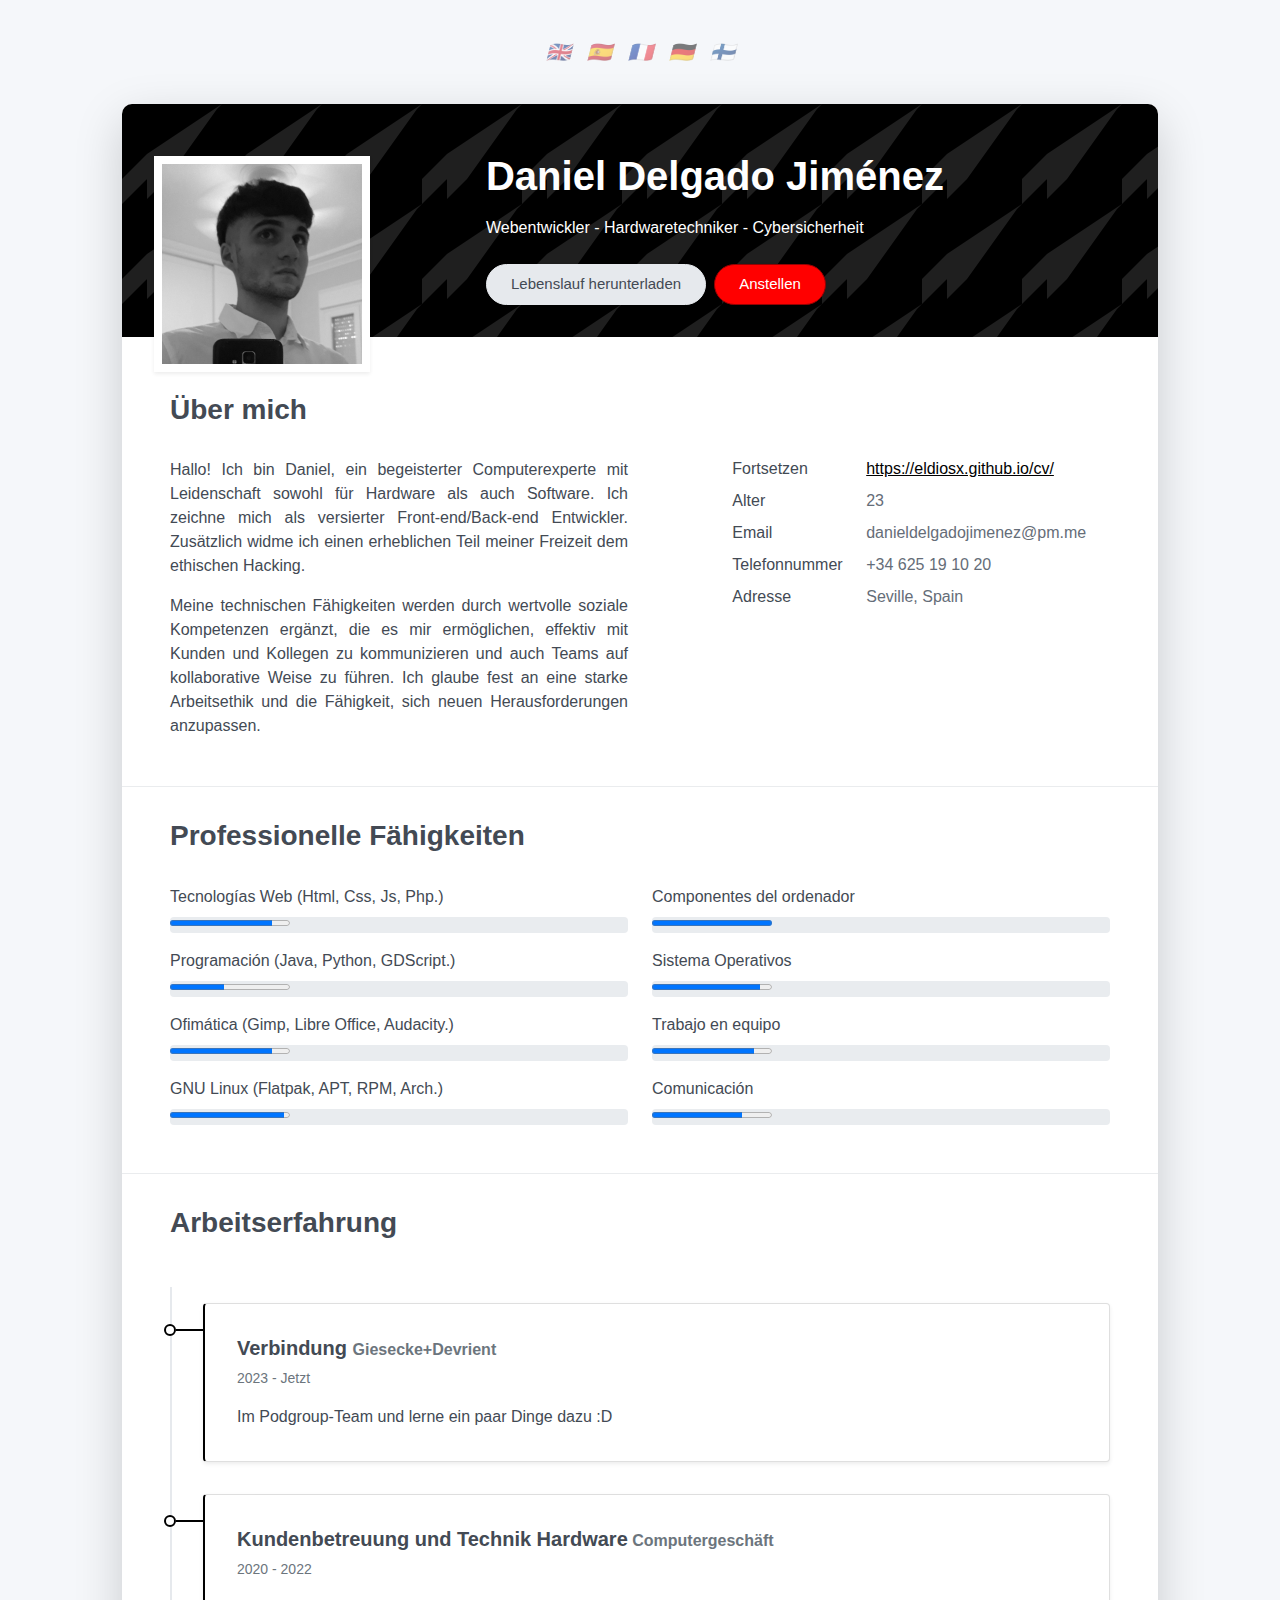
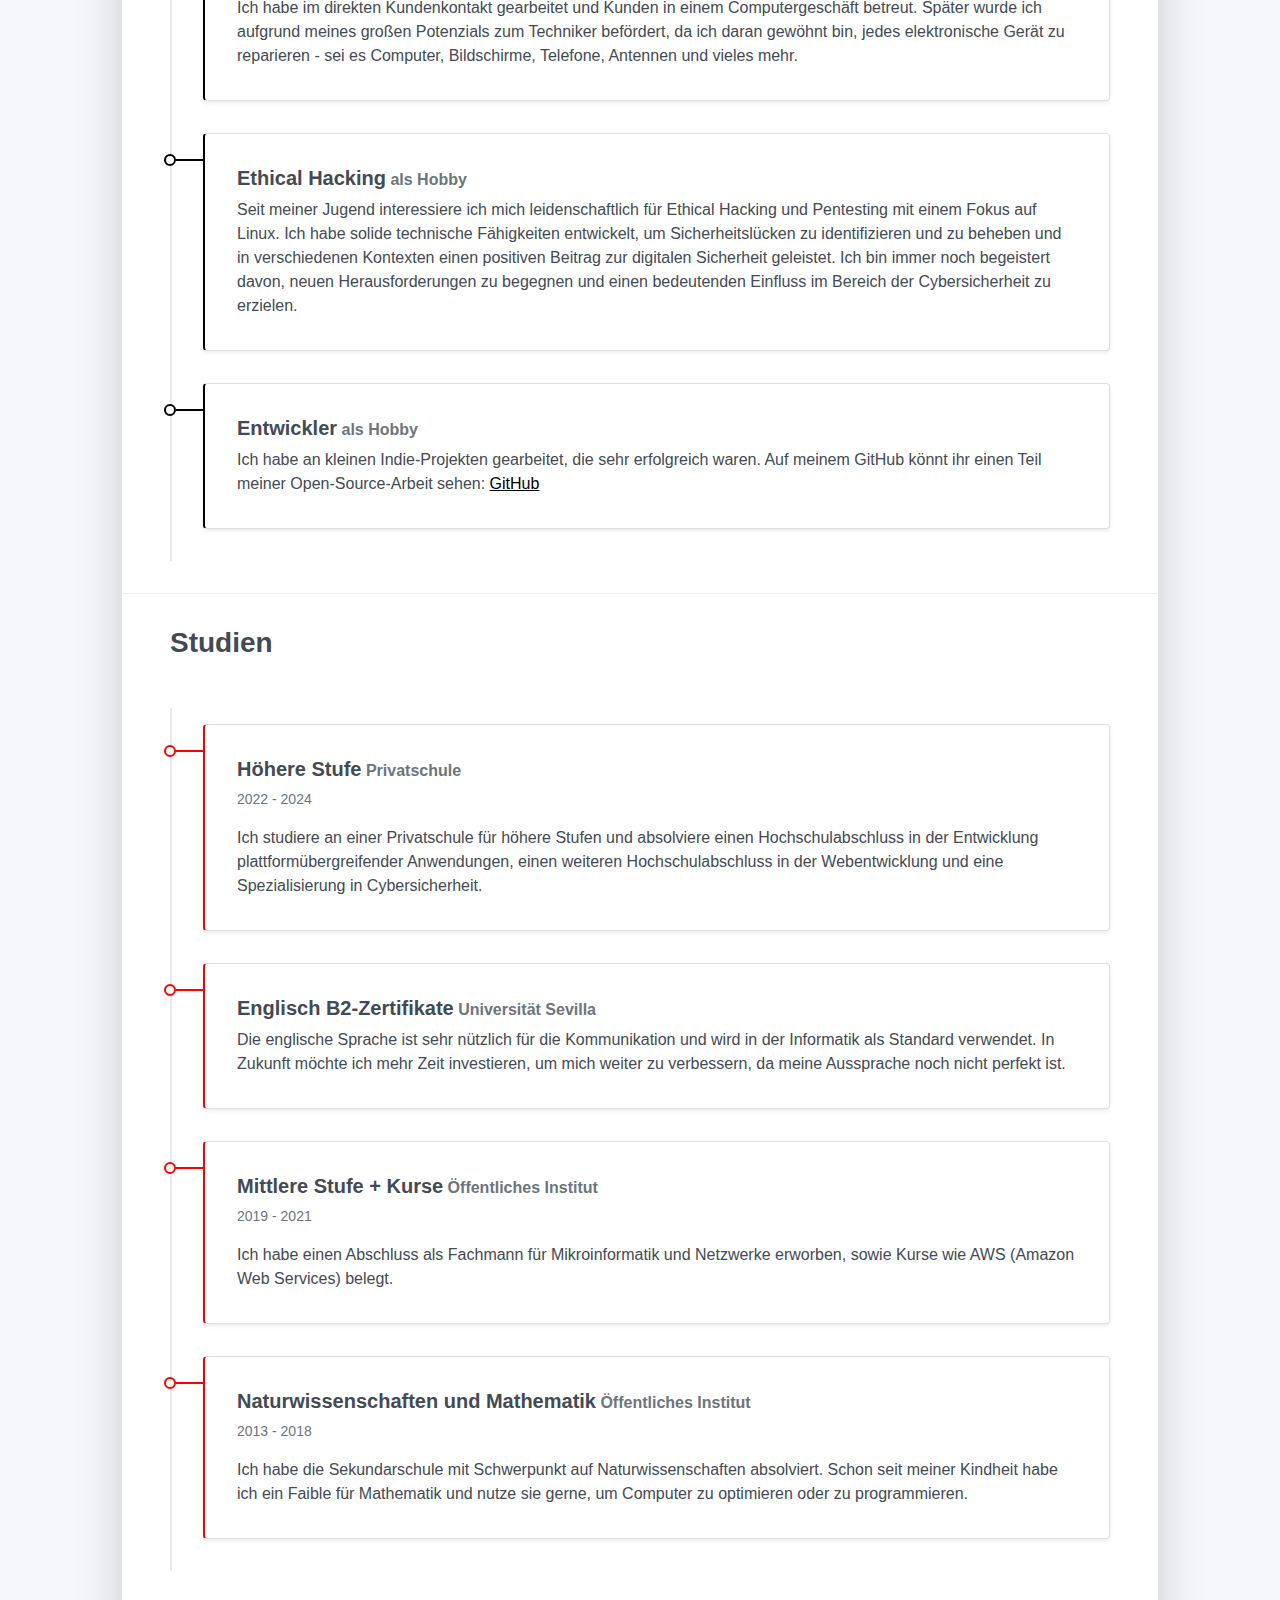
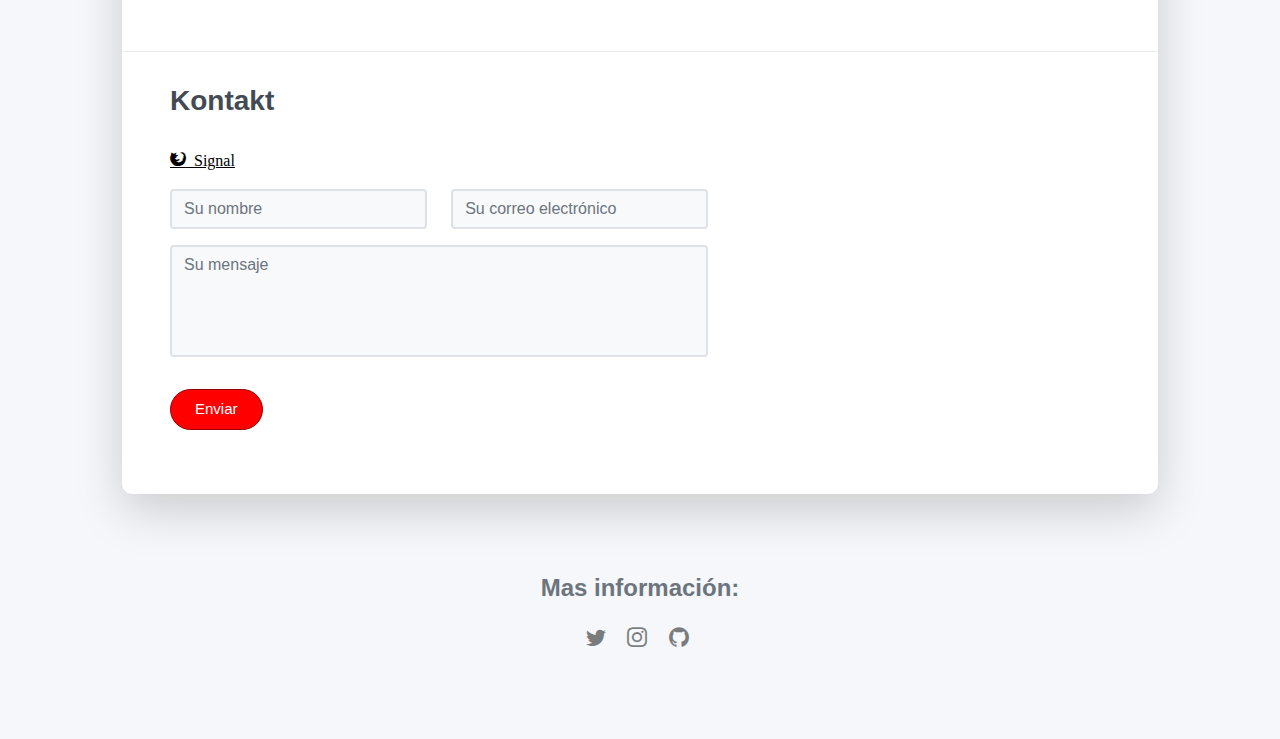
==== de.html @ ea481c2f "purge" ====
<!DOCTYPE html>
<html lang="en-US">

<head>
  <meta charset="UTF-8">
  <meta http-equiv="X-UA-Compatible" content="IE=edge">
  <meta name="viewport" content="width=device-width, initial-scale=1">
  <title>Curriculum Vitae</title>
  <link href="../css/main.css" rel="stylesheet">
  <link href="../css/fonts.css" rel="stylesheet">
</head>

<body id="top">
  <header class="d-print-none">
    <div class="container text-center text-lg-left">
      <div class="py-3 clearfix">
        <div class="site-nav">
          <nav>
            <ul class="nav justify-content-center">
              <li class="nav-item">
                <a class="nav-link" href="./">
                  <i>&#x1F1EC;&#x1F1E7;</i>
                </a>
              </li>
              <li class="nav-item">
                <a class="nav-link" href="./es">
                  <i>&#x1F1EA;&#x1F1F8;</i>
                </a>
              </li>
              <li class="nav-item">
                <a class="nav-link" href="./fr">
                  <i>&#x1F1EB;&#x1F1F7;</i>
                </a>
              </li>
              <li class="nav-item">
                <a class="nav-link" href="./de">
                  <i>&#x1F1E9;&#x1F1EA;</i>
                </a>
              </li>
              <li class="nav-item">
                <a class="nav-link" href="./fi">
                  <i>&#x1F1EB;&#x1F1EE;</i>
                </a>
              </li>
            </ul>
          </nav>
        </div>
      </div>
    </div>
  </header>
  <div class="page-content">
    <div class="container">
      <div class="cover shadow-lg bg-white">
        <div class="cover-bg p-3 p-lg-4 text-white">
          <div class="row">
            <div class="col-lg-4 col-md-5">
              <div class="avatar hover-effect bg-white shadow-sm p-1"><img src="../img/avatar2023.jpg" width="200"
                  height="200" alt="profile"></div>
            </div>
            <div class="col-lg-8 col-md-7 text-center text-md-start">
              <h2 class="h1 mt-2">Daniel Delgado Jiménez</h2>
              <p>Webentwickler - Hardwaretechniker -
                Cybersicherheit</p>
              <div class="d-print-none"><a class="btn btn-light text-dark shadow-sm mt-1 me-1"
                  href="../pdf/resume_en.pdf" target="_blank">Lebenslauf herunterladen</a><a
                  class="btn btn-success shadow-sm mt-1" href="#contact">Anstellen</a></div>
            </div>
          </div>
        </div>
        <div class="about-section pt-4 px-3 px-lg-4 mt-1">
          <div class="row">
            <div class="col-md-6">
              <h2 class="h3 mb-3">Über mich</h2>
              <p>Hallo! Ich bin Daniel, ein begeisterter Computerexperte mit Leidenschaft sowohl für Hardware als auch
                Software. Ich zeichne mich als versierter Front-end/Back-end Entwickler.
                Zusätzlich widme ich einen erheblichen Teil meiner Freizeit dem ethischen Hacking.</p>

              <p>Meine technischen Fähigkeiten werden durch wertvolle soziale Kompetenzen ergänzt, die es mir
                ermöglichen, effektiv mit Kunden und Kollegen zu kommunizieren und auch Teams auf kollaborative Weise zu
                führen. Ich glaube fest an eine starke Arbeitsethik und die Fähigkeit, sich neuen Herausforderungen
                anzupassen.</p>
            </div>
            <div class="col-md-5 offset-md-1">
              <br><br>
              <div class="row mt-2">
                <div class="col-sm-4">
                  <div class="pb-1">Fortsetzen</div>
                </div>
                <div class="col-sm-8">
                  <div class="pb-1 text-secondary"><a
                      href="https://eldiosx.github.io/cv/">https://eldiosx.github.io/cv/</a></div>
                </div>
                <div class="col-sm-4">
                  <div class="pb-1">Alter</div>
                </div>
                <div class="col-sm-8">
                  <div id="age" class="pb-1 text-secondary"></div>
                </div>
                <div class="col-sm-4">
                  <div class="pb-1">Email</div>
                </div>
                <div class="col-sm-8">
                  <div class="pb-1 text-secondary">danieldelgadojimenez@pm.me</div>
                </div>
                <div class="col-sm-4">
                  <div class="pb-1">Telefonnummer</div>
                </div>
                <div class="col-sm-8">
                  <div class="pb-1 text-secondary">+34 625 19 10 20</div>
                </div>
                <div class="col-sm-4">
                  <div class="pb-1">Adresse</div>
                </div>
                <div class="col-sm-8">
                  <div class="pb-1 text-secondary">Seville, Spain</div>
                </div>
              </div>
            </div>
          </div>
        </div>
        <hr class="d-print-none">
        <div class="skills-section px-3 px-lg-4">
          <h2 class="h3 mb-3">Professionelle Fähigkeiten</h2>
          <div class="row">
            <div class="col-md-6">
              <div class="mb-2"><span>Tecnologías Web (Html, Css, Js, Php.)</span>
                <div class="progress my-1">
                  <progress class="progress-bar-primary" value="85" max="100"></progress>
                </div>
              </div>
              <div class="mb-2"><span>Programación (Java, Python, GDScript.)</span>
                <div class="progress my-1">
                  <progress class="progress-bar-primary" value="45" max="100"></progress>
                </div>
              </div>
              <div class="mb-2"><span>Ofimática (Gimp, Libre Office, Audacity.)</span>
                <div class="progress my-1">
                  <progress class="progress-bar-primary" value="85" max="100"></progress>
                </div>
              </div>
              <div class="mb-2"><span>GNU Linux (Flatpak, APT, RPM, Arch.)</span>
                <div class="progress my-1">
                  <progress class="progress-bar-primary" value="95" max="100"></progress>
                </div>
              </div>
            </div>
            <div class="col-md-6">
              <div class="mb-2"><span>Componentes del ordenador</span>
                <div class="progress my-1">
                  <progress class="progress-bar-general" value="100" max="100"></progress>
                </div>
              </div>
              <div class="mb-2"><span>Sistema Operativos</span>
                <div class="progress my-1">
                  <progress class="progress-bar-general" value="90" max="100"></progress>
                </div>
              </div>
              <div class="mb-2"><span>Trabajo en equipo</span>
                <div class="progress my-1">
                  <progress class="progress-bar-general" value="85" max="100"></progress>
                </div>
              </div>
              <div class="mb-2"><span>Comunicación</span>
                <div class="progress my-1">
                  <progress class="progress-bar-general" value="75" max="100"></progress>
                </div>
              </div>
            </div>
          </div>
        </div>
        <hr class="d-print-none">
        <div class="work-experience-section px-3 px-lg-4">
          <h2 class="h3 mb-4">Arbeitserfahrung</h2>
          <div class="timeline">
            <div class="timeline-card timeline-card-primary card shadow-sm">
              <div class="card-body">
                <div class="h5 mb-1">Verbindung <span class="text-muted h6">Giesecke+Devrient</span>
                </div>
                <div class="text-muted text-small mb-2">2023 - Jetzt</div>
                <div>Im Podgroup-Team und lerne ein paar Dinge dazu :D</div>
              </div>
            </div>
            <div class="timeline-card timeline-card-primary card shadow-sm">
              <div class="card-body">
                <div class="h5 mb-1">Kundenbetreuung und Technik Hardware<span class="text-muted h6">
                    Computergeschäft</span>
                </div>
                <div class="text-muted text-small mb-2">2020 - 2022</div>
                <div>Ich habe im direkten Kundenkontakt gearbeitet und Kunden in einem Computergeschäft betreut. Später
                  wurde ich aufgrund meines großen Potenzials zum Techniker befördert, da ich daran gewöhnt bin, jedes
                  elektronische Gerät zu reparieren - sei es Computer, Bildschirme, Telefone, Antennen und vieles mehr.
                </div>
              </div>
            </div>
            <div class="timeline-card timeline-card-primary card shadow-sm">
              <div class="card-body">
                <div class="h5 mb-1">Ethical Hacking<span class="text-muted h6"> als Hobby</span></div>
                <div>Seit meiner Jugend interessiere ich mich leidenschaftlich für Ethical Hacking und Pentesting mit
                  einem Fokus auf Linux. Ich habe solide technische Fähigkeiten entwickelt, um Sicherheitslücken zu
                  identifizieren und zu beheben und in verschiedenen Kontexten einen positiven Beitrag zur digitalen
                  Sicherheit geleistet. Ich bin immer noch begeistert davon, neuen Herausforderungen zu begegnen und
                  einen bedeutenden Einfluss im Bereich der Cybersicherheit zu erzielen.</div>
              </div>
            </div>
            <div class="timeline-card timeline-card-primary card shadow-sm">
              <div class="card-body">
                <div class="h5 mb-1">Entwickler<span class="text-muted h6"> als Hobby</span>
                </div>
                <div>Ich habe an kleinen Indie-Projekten gearbeitet, die sehr erfolgreich waren. Auf meinem GitHub könnt
                  ihr einen Teil meiner Open-Source-Arbeit sehen: <a href="https://github.com/eldiosx">GitHub</a></div>
              </div>
            </div>
          </div>
        </div>
        <hr class="d-print-none">
        <div class="page-break"></div>
        <div class="education-section px-3 px-lg-4 pb-4">
          <h2 class="h3 mb-4">Studien</h2>
          <div class="timeline">
            <div class="timeline-card timeline-card-success card shadow-sm">
              <div class="card-body">
                <div class="h5 mb-1">Höhere Stufe<span class="text-muted h6"> Privatschule</span></div>
                <div class="text-muted text-small mb-2">2022 - 2024</div>
                <div>Ich studiere an einer Privatschule für höhere Stufen und absolviere einen Hochschulabschluss in der
                  Entwicklung plattformübergreifender Anwendungen, einen weiteren Hochschulabschluss in der
                  Webentwicklung und eine Spezialisierung in Cybersicherheit.
                </div>
              </div>
            </div>
            <div class="timeline-card timeline-card-success card shadow-sm">
              <div class="card-body">
                <div class="h5 mb-1">Englisch B2-Zertifikate<span class="text-muted h6"> Universität Sevilla</span>
                </div>
                <div>Die englische Sprache ist sehr nützlich für die Kommunikation und wird in der Informatik als
                  Standard verwendet. In Zukunft möchte ich mehr Zeit investieren, um mich weiter zu verbessern, da
                  meine Aussprache noch nicht perfekt ist.
                </div>
              </div>
            </div>
            <div class="timeline-card timeline-card-success card shadow-sm">
              <div class="card-body">
                <div class="h5 mb-1">Mittlere Stufe + Kurse<span class="text-muted h6"> Öffentliches Institut</span>
                </div>
                <div class="text-muted text-small mb-2">2019 - 2021</div>
                <div>Ich habe einen Abschluss als Fachmann für Mikroinformatik und Netzwerke erworben, sowie Kurse wie
                  AWS (Amazon Web Services) belegt.
                </div>
              </div>
            </div>
            <div class="timeline-card timeline-card-success card shadow-sm">
              <div class="card-body">
                <div class="h5 mb-1">Naturwissenschaften und Mathematik<span class="text-muted h6"> Öffentliches
                    Institut</span>
                </div>
                <div class="text-muted text-small mb-2">2013 - 2018</div>
                <div>Ich habe die Sekundarschule mit Schwerpunkt auf Naturwissenschaften absolviert. Schon seit meiner
                  Kindheit habe ich ein Faible für Mathematik und nutze sie gerne, um Computer zu optimieren oder zu
                  programmieren.
                </div>
              </div>
            </div>
          </div>
        </div>
        <hr class="d-print-none">
        <div class="contant-section px-3 px-lg-4 pb-4" id="contact">
          <h2 class="h3 text mb-3">Kontakt</h2>
          <div class="row">
            <a href="https://signal.me/#p/+34625191020">
              <span class="icon-firefox"> Signal</span>
            </a>
            <div class="col-md-7 d-print-none">
              <div class="my-2">
                <form action="mailto:danieldelgadojimenez@protonmail.com" method="POST" enctype="text/plain">
                  <div class="row">
                    <div class="col-6">
                      <input class="form-control" type="text" id="name" name="name" placeholder="Su nombre" required>
                    </div>
                    <div class="col-6">
                      <input class="form-control" type="email" id="email" name="_replyto"
                        placeholder="Su correo electrónico" required>
                    </div>
                  </div>
                  <div class="form-group my-2">
                    <textarea class="form-control" id="message" name="message" rows="4" placeholder="Su mensaje"
                      required></textarea>
                  </div>
                  <button class="btn btn-primary mt-2" type="submit">Enviar</button>
                </form>
              </div>
            </div>
            <div class="col d-none d-print-block">
              <div class="mt-2">
                <div>
                  <div class="mb-2">
                    <div class="text-dark"><i class="fab fa-email mr-1"></i><span>no</span>
                    </div>
                  </div>
                  <div class="mb-2">
                    <div class="text-dark"><i
                        class="fab fa-twitter mr-1"></i><span>https://twitter.com/eldiosx41020</span>
                    </div>
                  </div>
                  <div class="mb-2">
                    <div class="text-dark"><i
                        class="fab fa-instagram mr-1"></i><span>https://www.instagram.com/eldiosx</span>
                    </div>
                  </div>
                  <div class="mb-2">
                    <div class="text-dark"><i class="fab fa-github mr-1"></i><span>https://github.com/eldiosx</span>
                    </div>
                  </div>
                </div>
              </div>
            </div>
          </div>
        </div>
      </div>
    </div>
  </div>
  <footer class="pt-4 pb-4 text-muted text-center d-print-none">
    <div class="container">
      <div class="my-3">
        <div class="h4">Mas información:</div>
        <div class="footer-nav">
          <nav>
            <ul class="nav justify-content-center">
              <li class="nav-item"><a class="nav-link" href="https://twitter.com/eldiosxLinux" title="Twitter"><i
                    class="icon-twitter"></i><span class="menu-title sr-only">&nbsp;</span></a>
              </li>
              <li class="nav-item"><a class="nav-link" href="https://www.instagram.com/eldiosx" title="Instagram"><i
                    class="icon-instagram"></i><span class="menu-title sr-only">&nbsp;</span></a>
              </li>
              <li class="nav-item"><a class="nav-link" href="https://github.com/eldiosx" title="Github"><i
                    class="icon-github"></i><span class="menu-title sr-only">&nbsp;</span></a>
              </li>
            </ul>
          </nav>
        </div>
      </div>
    </div>
  </footer>
  <script src="../js/main.js"></script>
</body>

</html>
---- css/main.css ----
:root {
  --bs-font-sans-serif: "Roboto", -apple-system, BlinkMacSystemFont, "Segoe UI", Roboto, "Helvetica Neue", Arial, sans-serif, "Apple Color Emoji", "Segoe UI Emoji", "Segoe UI Symbol";
  --bs-font-monospace: SFMono-Regular, Menlo, Monaco, Consolas, "Liberation Mono", "Courier New", monospace;
  --bs-gradient: linear-gradient(180deg, rgba(255, 255, 255, 0.15), rgba(255, 255, 255, 0));
}

@media (prefers-reduced-motion: no-preference) {
  :root {
    scroll-behavior: smooth;
  }
}

body {
  margin: 0;
  font-family: var(--bs-font-sans-serif);
  font-size: 1rem;
  font-weight: 400;
  line-height: 1.5;
  color: #434A54;
  background-color: #F5F7FA;
  -webkit-text-size-adjust: 100%;
  -webkit-tap-highlight-color: rgba(0, 0, 0, 0);
}

[tabindex="-1"]:focus:not(:focus-visible) {
  outline: 0 !important;
}

.about-section {
  text-align: justify;
}

hr {
  margin: 2rem 0;
  color: #adb5bd;
  background-color: currentColor;
  border: 0;
  opacity: 0.25;
}

hr:not([size]) {
  height: 1px;
}

h1,
.h1,
h2,
.h2,
h3,
.h3,
.h4,
.h5,
.h6 {
  margin-top: 0;
  margin-bottom: 1rem;
  font-family: "Poppins", -apple-system, BlinkMacSystemFont, "Segoe UI", Roboto, "Helvetica Neue", Arial, sans-serif, "Apple Color Emoji", "Segoe UI Emoji", "Segoe UI Symbol";
  font-weight: 600;
  line-height: 1.2;
}

h1,
.h1 {
  font-size: calc(1.375rem + 1.5vw);
}

@media (min-width: 1200px) {

  h1,
  .h1 {
    font-size: 2.5rem;
  }
}

h2,
.h2 {
  font-size: calc(1.325rem + 0.9vw);
}

@media (min-width: 1200px) {

  h2,
  .h2 {
    font-size: 2rem;
  }
}

h3,
.h3 {
  font-size: calc(1.3rem + 0.6vw);
}

@media (min-width: 1200px) {

  h3,
  .h3 {
    font-size: 1.75rem;
  }
}

.h4 {
  font-size: calc(1.275rem + 0.3vw);
}

@media (min-width: 1200px) {

  .h4 {
    font-size: 1.5rem;
  }
}

.h5 {
  font-size: 1.25rem;
}

.h6 {
  font-size: 1rem;
}

p {
  margin-top: 0;
  margin-bottom: 1rem;
}

ol,
ul {
  padding-left: 2rem;
}

ol,
ul,
dl {
  margin-top: 0;
  margin-bottom: 1rem;
}

ol ol,
ul ul,
ol ul,
ul ol {
  margin-bottom: 0;
}

dt {
  font-weight: 700;
}

dd {
  margin-bottom: .5rem;
  margin-left: 0;
}

blockquote {
  margin: 0 0 1rem;
}

b,
strong {
  font-weight: bolder;
}

sub,
sup {
  position: relative;
  font-size: 0.75em;
  line-height: 0;
  vertical-align: baseline;
}

sub {
  bottom: -.25em;
}

sup {
  top: -.5em;
}

a {
  color: #000000;
  text-decoration: underline;
}

a:hover {
  color: #3b6eb0;
}

a:not([href]):not([class]),
a:not([href]):not([class]):hover {
  color: inherit;
  text-decoration: none;
}

a>code {
  color: inherit;
}

kbd {
  padding: 0.2rem 0.4rem;
  font-size: 0.875em;
  color: #fff;
  background-color: #212529;
  border-radius: 0.2rem;
}

img,
svg {
  vertical-align: middle;
}

th {
  text-align: inherit;
  text-align: -webkit-match-parent;
}

thead,
tbody,
tfoot,
tr,
td,
th {
  border-color: inherit;
  border-style: solid;
  border-width: 0;
}

label {
  display: inline-block;
}

button {
  border-radius: 0;
}

button:focus {
  outline: dotted 1px;
  outline: -webkit-focus-ring-color auto 5px;
}

input,
button,
select,
optgroup,
textarea {
  margin: 0;
  font-family: inherit;
  font-size: inherit;
  line-height: inherit;
}

button,
select {
  text-transform: none;
}

[role="button"] {
  cursor: pointer;
}

select {
  word-wrap: normal;
}

[list]::-webkit-calendar-picker-indicator {
  display: none;
}

button,
[type="button"],
[type="reset"],
[type="submit"] {
  -webkit-appearance: button;
}

button:not(:disabled),
[type="button"]:not(:disabled),
[type="reset"]:not(:disabled),
[type="submit"]:not(:disabled) {
  cursor: pointer;
}

::-moz-focus-inner {
  padding: 0;
  border-style: none;
}

textarea {
  resize: vertical;
}

fieldset {
  min-width: 0;
  padding: 0;
  margin: 0;
  border: 0;
}

legend {
  float: left;
  width: 100%;
  padding: 0;
  margin-bottom: 0.5rem;
  font-size: calc(1.275rem + 0.3vw);
  line-height: inherit;
}

@media (min-width: 1200px) {
  legend {
    font-size: 1.5rem;
  }
}

legend+* {
  clear: left;
}

::-webkit-datetime-edit-fields-wrapper,
::-webkit-datetime-edit-text,
::-webkit-datetime-edit-minute,
::-webkit-datetime-edit-hour-field,
::-webkit-datetime-edit-day-field,
::-webkit-datetime-edit-month-field,
::-webkit-datetime-edit-year-field {
  padding: 0;
}

::-webkit-inner-spin-button {
  height: auto;
}

[type="search"] {
  outline-offset: -2px;
  -webkit-appearance: textfield;
}

/* rtl:raw:
[type="tel"],
[type="url"],
[type="email"],
[type="number"] {
  direction: ltr;
}
*/
::-webkit-search-decoration {
  -webkit-appearance: none;
}

::-webkit-color-swatch-wrapper {
  padding: 0;
}

::file-selector-button {
  font: inherit;
}

::-webkit-file-upload-button {
  font: inherit;
  -webkit-appearance: button;
}

output {
  display: inline-block;
}

iframe {
  border: 0;
}

summary {
  display: list-item;
  cursor: pointer;
}

progress {
  vertical-align: baseline;
}

[hidden] {
  display: none !important;
}

.initialism {
  font-size: 0.875em;
  text-transform: uppercase;
}

.blockquote {
  margin-bottom: 2rem;
  font-size: 1.25rem;
}

.blockquote> :last-child {
  margin-bottom: 0;
}

.blockquote-footer {
  margin-top: -2rem;
  margin-bottom: 2rem;
  font-size: 0.875em;
  color: #6c757d;
}

.blockquote-footer::before {
  content: "\2014\00A0";
}

.img-fluid {
  max-width: 100%;
  height: auto;
}

.img-thumbnail {
  padding: 0.25rem;
  background-color: #F5F7FA;
  border: 1px solid #dee2e6;
  border-radius: 0.25rem;
  max-width: 100%;
  height: auto;
}

.container {
  width: 100%;
  padding-right: var(--bs-gutter-x, 0.75rem);
  padding-left: var(--bs-gutter-x, 0.75rem);
  margin-right: auto;
  margin-left: auto;
}

@media (min-width: 576px) {

  .container,
  .container-sm {
    max-width: 540px;
  }
}

@media (min-width: 768px) {

  .container,
  .container-sm,
  .container-md {
    max-width: 720px;
  }
}

@media (min-width: 992px) {

  .container,
  .container-sm,
  .container-md,
  .container-lg {
    max-width: 960px;
  }
}

@media (min-width: 1200px) {

  .container,
  .container-sm,
  .container-md,
  .container-lg,
  .container-xl {
    max-width: 1060px;
  }
}

.row {
  --bs-gutter-x: 1.5rem;
  --bs-gutter-y: 0;
  display: flex;
  flex-wrap: wrap;
  margin-top: calc(var(--bs-gutter-y) * -1);
  margin-right: calc(var(--bs-gutter-x) / -2);
  margin-left: calc(var(--bs-gutter-x) / -2);
}

.row>* {
  flex-shrink: 0;
  width: 100%;
  max-width: 100%;
  padding-right: calc(var(--bs-gutter-x) / 2);
  padding-left: calc(var(--bs-gutter-x) / 2);
  margin-top: var(--bs-gutter-y);
}

.col-6 {
  flex: 0 0 auto;
  width: 50%;
}


@media (min-width: 576px) {

  .col-sm-4 {
    flex: 0 0 auto;
    width: 33.33333%;
  }

  .col-sm-8 {
    flex: 0 0 auto;
    width: 66.66667%;
  }

}

@media (min-width: 768px) {

  .col-md-4 {
    flex: 0 0 auto;
    width: 33.33333%;
  }

  .col-md-5 {
    flex: 0 0 auto;
    width: 41.66667%;
  }

  .col-md-6 {
    flex: 0 0 auto;
    width: 50%;
  }

  .col-md-7 {
    flex: 0 0 auto;
    width: 58.33333%;
  }
}

@media (min-width: 992px) {

  .offset-md-1 {
    margin-left: 8.33333%;
  }

  .col-lg-4 {
    flex: 0 0 auto;
    width: 33.33333%;
  }

  .col-lg-8 {
    flex: 0 0 auto;
    width: 66.66667%;
  }

}

.form-control {
  display: block;
  width: 100%;
  padding: 0.375rem 0.75rem;
  font-size: 1rem;
  font-weight: 400;
  line-height: 1.5;
  color: #434A54;
  background-color: #f8f9fa;
  background-clip: padding-box;
  border: 2px solid #dee2e6;
  -webkit-appearance: none;
  -moz-appearance: none;
  appearance: none;
  border-radius: 0.25rem;
  transition: border-color 0.15s ease-in-out, box-shadow 0.15s ease-in-out;
}

@media (prefers-reduced-motion: reduce) {
  .form-control {
    transition: none;
  }
}

.form-control[type="file"] {
  overflow: hidden;
}

.form-control[type="file"]:not(:disabled):not([readonly]) {
  cursor: pointer;
}

.form-control:focus {
  color: #434A54;
  background-color: white;
  border-color: #a5c4ee;
  outline: 0;
  box-shadow: 0 0 0 0.25rem rgba(74, 137, 220, 0.25);
}

.form-control::-webkit-date-and-time-value {
  height: 1.5em;
}

.form-control::-moz-placeholder {
  color: #6c757d;
  opacity: 1;
}

.form-control:-ms-input-placeholder {
  color: #6c757d;
  opacity: 1;
}

.form-control::placeholder {
  color: #6c757d;
  opacity: 1;
}

.form-control:disabled,
.form-control[readonly] {
  background-color: #e9ecef;
  opacity: 1;
}

.form-control::file-selector-button {
  padding: 0.375rem 0.75rem;
  margin: -0.375rem -0.75rem;
  -webkit-margin-end: 0.75rem;
  margin-inline-end: 0.75rem;
  color: #434A54;
  background-color: #e9ecef;
  pointer-events: none;
  border-color: inherit;
  border-style: solid;
  border-width: 0;
  border-inline-end-width: 2px;
  border-radius: 0;
  transition: all 0.18s ease-in-out;
}

@media (prefers-reduced-motion: reduce) {
  .form-control::file-selector-button {
    transition: none;
  }
}

.form-control:hover:not(:disabled):not([readonly])::file-selector-button {
  background-color: #dde0e3;
}

.form-control::-webkit-file-upload-button {
  padding: 0.375rem 0.75rem;
  margin: -0.375rem -0.75rem;
  -webkit-margin-end: 0.75rem;
  margin-inline-end: 0.75rem;
  color: #434A54;
  background-color: #e9ecef;
  pointer-events: none;
  border-color: inherit;
  border-style: solid;
  border-width: 0;
  border-inline-end-width: 2px;
  border-radius: 0;
  -webkit-transition: all 0.18s ease-in-out;
  transition: all 0.18s ease-in-out;
}

@media (prefers-reduced-motion: reduce) {
  .form-control::-webkit-file-upload-button {
    -webkit-transition: none;
    transition: none;
  }
}

.form-control:hover:not(:disabled):not([readonly])::-webkit-file-upload-button {
  background-color: #dde0e3;
}

.form-control-plaintext {
  display: block;
  width: 100%;
  padding: 0.375rem 0;
  margin-bottom: 0;
  line-height: 1.5;
  color: #434A54;
  background-color: transparent;
  border: solid transparent;
  border-width: 2px 0;
}

.form-control-plaintext.form-control-sm,
.form-control-plaintext.form-control-lg {
  padding-right: 0;
  padding-left: 0;
}

.form-control-sm {
  min-height: calc(1.5em + 0.5rem + 4px);
  padding: 0.25rem 0.5rem;
  font-size: 0.875rem;
  border-radius: 0.2rem;
}

.form-control-sm::file-selector-button {
  padding: 0.25rem 0.5rem;
  margin: -0.25rem -0.5rem;
  -webkit-margin-end: 0.5rem;
  margin-inline-end: 0.5rem;
}

.form-control-sm::-webkit-file-upload-button {
  padding: 0.25rem 0.5rem;
  margin: -0.25rem -0.5rem;
  -webkit-margin-end: 0.5rem;
  margin-inline-end: 0.5rem;
}

.form-control-lg {
  min-height: calc(1.5em + 1rem + 4px);
  padding: 0.5rem 1rem;
  font-size: 1.25rem;
  border-radius: 0.3rem;
}

.form-control-lg::file-selector-button {
  padding: 0.5rem 1rem;
  margin: -0.5rem -1rem;
  -webkit-margin-end: 1rem;
  margin-inline-end: 1rem;
}

.form-control-lg::-webkit-file-upload-button {
  padding: 0.5rem 1rem;
  margin: -0.5rem -1rem;
  -webkit-margin-end: 1rem;
  margin-inline-end: 1rem;
}

textarea.form-control {
  min-height: calc(1.5em + 0.75rem + 4px);
  resize: none;
}

textarea.form-control-sm {
  min-height: calc(1.5em + 0.5rem + 4px);
}

textarea.form-control-lg {
  min-height: calc(1.5em + 1rem + 4px);
}

.form-control-color {
  max-width: 3rem;
  height: auto;
  padding: 0.375rem;
}

.form-control-color:not(:disabled):not([readonly]) {
  cursor: pointer;
}

.form-control-color::-moz-color-swatch {
  height: 1.5em;
  border-radius: 0.25rem;
}

.form-control-color::-webkit-color-swatch {
  height: 1.5em;
  border-radius: 0.25rem;
}

.btn-check {
  position: absolute;
  clip: rect(0, 0, 0, 0);
  pointer-events: none;
}

.btn-check[disabled]+.btn,
.btn-check:disabled+.btn {
  pointer-events: none;
  filter: none;
  opacity: 0.65;
}

.form-floating>.form-control::-moz-placeholder {
  color: transparent;
}

.form-floating>.form-control:-ms-input-placeholder {
  color: transparent;
}

.form-floating>.form-control::placeholder {
  color: transparent;
}

.form-floating>.form-control:not(:-moz-placeholder-shown) {
  padding-top: 1.625rem;
  padding-bottom: 0.625rem;
}

.form-floating>.form-control:not(:-ms-input-placeholder) {
  padding-top: 1.625rem;
  padding-bottom: 0.625rem;
}

.form-floating>.form-control:focus,
.form-floating>.form-control:not(:placeholder-shown) {
  padding-top: 1.625rem;
  padding-bottom: 0.625rem;
}

.form-floating>.form-control:-webkit-autofill {
  padding-top: 1.625rem;
  padding-bottom: 0.625rem;
}

.form-floating>.form-control:not(:-moz-placeholder-shown)~label {
  opacity: 0.65;
  transform: scale(0.85) translateY(-0.5rem) translateX(0.15rem);
}

.form-floating>.form-control:not(:-ms-input-placeholder)~label {
  opacity: 0.65;
  transform: scale(0.85) translateY(-0.5rem) translateX(0.15rem);
}

.form-floating>.form-control:focus~label,
.form-floating>.form-control:not(:placeholder-shown)~label {
  opacity: 0.65;
  transform: scale(0.85) translateY(-0.5rem) translateX(0.15rem);
}

.form-floating>.form-control:-webkit-autofill~label {
  opacity: 0.65;
  transform: scale(0.85) translateY(-0.5rem) translateX(0.15rem);
}

.input-group {
  position: relative;
  display: flex;
  flex-wrap: wrap;
  align-items: stretch;
  width: 100%;
}

.input-group>.form-control {
  position: relative;
  flex: 1 1 auto;
  width: 1%;
  min-width: 0;
}

.input-group>.form-control:focus {
  z-index: 3;
}

.input-group .btn {
  position: relative;
  z-index: 2;
}

.input-group .btn:focus {
  z-index: 3;
}

.input-group-text {
  display: flex;
  align-items: center;
  padding: 0.375rem 0.75rem;
  font-size: 1rem;
  font-weight: 400;
  line-height: 1.5;
  color: #434A54;
  text-align: center;
  white-space: nowrap;
  background-color: #e9ecef;
  border: 2px solid #dee2e6;
  border-radius: 0.25rem;
}

.input-group-lg>.form-control,
.input-group-lg>.form-select,
.input-group-lg>.input-group-text,
.input-group-lg>.btn {
  padding: 0.5rem 1rem;
  font-size: 1.25rem;
  border-radius: 0.3rem;
}

.input-group-sm>.form-control,
.input-group-sm>.form-select,
.input-group-sm>.input-group-text,
.input-group-sm>.btn {
  padding: 0.25rem 0.5rem;
  font-size: 0.875rem;
  border-radius: 0.2rem;
}

.input-group:not(.has-validation)> :not(:last-child):not(.dropdown-toggle):not(.dropdown-menu),
.input-group:not(.has-validation)>.dropdown-toggle:nth-last-child(n + 3) {
  border-top-right-radius: 0;
  border-bottom-right-radius: 0;
}

.input-group.has-validation> :nth-last-child(n + 3):not(.dropdown-toggle):not(.dropdown-menu),
.input-group.has-validation>.dropdown-toggle:nth-last-child(n + 4) {
  border-top-right-radius: 0;
  border-bottom-right-radius: 0;
}

.input-group> :not(:first-child):not(.dropdown-menu):not(.valid-tooltip):not(.valid-feedback):not(.invalid-tooltip):not(.invalid-feedback) {
  margin-left: -2px;
  border-top-left-radius: 0;
  border-bottom-left-radius: 0;
}

.was-validated :valid~.valid-feedback,
.was-validated :valid~.valid-tooltip,
.is-valid~.valid-feedback,
.is-valid~.valid-tooltip {
  display: block;
}

.was-validated .form-control:valid,
.form-control.is-valid {
  border-color: #37BC9B;
  padding-right: calc(1.5em + 0.75rem);
  background-image: url("data:image/svg+xml,%3csvg xmlns='http://www.w3.org/2000/svg' viewBox='0 0 8 8'%3e%3cpath fill='%2337BC9B' d='M2.3 6.73L.6 4.53c-.4-1.04.46-1.4 1.1-.8l1.1 1.4 3.4-3.8c.6-.63 1.6-.27 1.2.7l-4 4.6c-.43.5-.8.4-1.1.1z'/%3e%3c/svg%3e");
  background-repeat: no-repeat;
  background-position: right calc(0.375em + 0.1875rem) center;
  background-size: calc(0.75em + 0.375rem) calc(0.75em + 0.375rem);
}

.was-validated .form-control:valid:focus,
.form-control.is-valid:focus {
  border-color: #37BC9B;
  box-shadow: 0 0 0 0.25rem rgba(55, 188, 155, 0.25);
}

.was-validated textarea.form-control:valid,
textarea.form-control.is-valid {
  padding-right: calc(1.5em + 0.75rem);
  background-position: top calc(0.375em + 0.1875rem) right calc(0.375em + 0.1875rem);
}

.was-validated .form-select:valid,
.form-select.is-valid {
  border-color: #37BC9B;
  padding-right: calc(0.75em + 2.3125rem);
  background-image: url("data:image/svg+xml,%3csvg xmlns='http://www.w3.org/2000/svg' viewBox='0 0 16 16'%3e%3cpath fill='none' stroke='%23343a40' stroke-linecap='round' stroke-linejoin='round' stroke-width='2' d='M2 5l6 6 6-6'/%3e%3c/svg%3e"), url("data:image/svg+xml,%3csvg xmlns='http://www.w3.org/2000/svg' viewBox='0 0 8 8'%3e%3cpath fill='%2337BC9B' d='M2.3 6.73L.6 4.53c-.4-1.04.46-1.4 1.1-.8l1.1 1.4 3.4-3.8c.6-.63 1.6-.27 1.2.7l-4 4.6c-.43.5-.8.4-1.1.1z'/%3e%3c/svg%3e");
  background-position: right 0.75rem center, center right 1.75rem;
  background-size: 16px 12px, calc(0.75em + 0.375rem) calc(0.75em + 0.375rem);
}

.was-validated .form-select:valid:focus,
.form-select.is-valid:focus {
  border-color: #37BC9B;
  box-shadow: 0 0 0 0.25rem rgba(55, 188, 155, 0.25);
}

.was-validated .form-check-input:valid,
.form-check-input.is-valid {
  border-color: #37BC9B;
}

.was-validated .form-check-input:valid:checked,
.form-check-input.is-valid:checked {
  background-color: #37BC9B;
}

.was-validated .form-check-input:valid:focus,
.form-check-input.is-valid:focus {
  box-shadow: 0 0 0 0.25rem rgba(55, 188, 155, 0.25);
}

.was-validated :invalid~.invalid-feedback,
.was-validated :invalid~.invalid-tooltip,
.is-invalid~.invalid-feedback,
.is-invalid~.invalid-tooltip {
  display: block;
}

.was-validated .form-control:invalid,
.form-control.is-invalid {
  border-color: #E9573F;
  padding-right: calc(1.5em + 0.75rem);
  background-image: url("data:image/svg+xml,%3csvg xmlns='http://www.w3.org/2000/svg' viewBox='0 0 12 12' width='12' height='12' fill='none' stroke='%23E9573F'%3e%3ccircle cx='6' cy='6' r='4.5'/%3e%3cpath stroke-linejoin='round' d='M5.8 3.6h.4L6 6.5z'/%3e%3ccircle cx='6' cy='8.2' r='.6' fill='%23E9573F' stroke='none'/%3e%3c/svg%3e");
  background-repeat: no-repeat;
  background-position: right calc(0.375em + 0.1875rem) center;
  background-size: calc(0.75em + 0.375rem) calc(0.75em + 0.375rem);
}

.was-validated .form-control:invalid:focus,
.form-control.is-invalid:focus {
  border-color: #E9573F;
  box-shadow: 0 0 0 0.25rem rgba(233, 87, 63, 0.25);
}

.was-validated textarea.form-control:invalid,
textarea.form-control.is-invalid {
  padding-right: calc(1.5em + 0.75rem);
  background-position: top calc(0.375em + 0.1875rem) right calc(0.375em + 0.1875rem);
}

.was-validated .form-select:invalid,
.form-select.is-invalid {
  border-color: #E9573F;
  padding-right: calc(0.75em + 2.3125rem);
  background-image: url("data:image/svg+xml,%3csvg xmlns='http://www.w3.org/2000/svg' viewBox='0 0 16 16'%3e%3cpath fill='none' stroke='%23343a40' stroke-linecap='round' stroke-linejoin='round' stroke-width='2' d='M2 5l6 6 6-6'/%3e%3c/svg%3e"), url("data:image/svg+xml,%3csvg xmlns='http://www.w3.org/2000/svg' viewBox='0 0 12 12' width='12' height='12' fill='none' stroke='%23E9573F'%3e%3ccircle cx='6' cy='6' r='4.5'/%3e%3cpath stroke-linejoin='round' d='M5.8 3.6h.4L6 6.5z'/%3e%3ccircle cx='6' cy='8.2' r='.6' fill='%23E9573F' stroke='none'/%3e%3c/svg%3e");
  background-position: right 0.75rem center, center right 1.75rem;
  background-size: 16px 12px, calc(0.75em + 0.375rem) calc(0.75em + 0.375rem);
}

.was-validated .form-select:invalid:focus,
.form-select.is-invalid:focus {
  border-color: #E9573F;
  box-shadow: 0 0 0 0.25rem rgba(233, 87, 63, 0.25);
}

.was-validated .form-check-input:invalid,
.form-check-input.is-invalid {
  border-color: #E9573F;
}

.was-validated .form-check-input:invalid:checked,
.form-check-input.is-invalid:checked {
  background-color: #E9573F;
}

.was-validated .form-check-input:invalid:focus,
.form-check-input.is-invalid:focus {
  box-shadow: 0 0 0 0.25rem rgba(233, 87, 63, 0.25);
}

.was-validated .form-check-input:invalid~.form-check-label,
.form-check-input.is-invalid~.form-check-label {
  color: #E9573F;
}

.form-check-inline .form-check-input~.invalid-feedback {
  margin-left: .5em;
}

.btn {
  display: inline-block;
  font-weight: 400;
  line-height: 1.5;
  color: #434A54;
  text-align: center;
  text-decoration: none;
  vertical-align: middle;
  cursor: pointer;
  -webkit-user-select: none;
  -moz-user-select: none;
  -ms-user-select: none;
  user-select: none;
  background-color: transparent;
  border: 1px solid transparent;
  padding: 0.5rem 1.5rem;
  font-size: 1rem;
  border-radius: 3rem;
  transition: all 0.18s ease-in-out;
}

@media (prefers-reduced-motion: reduce) {
  .btn {
    transition: none;
  }
}

.btn:hover {
  color: #434A54;
}

.btn-check:focus+.btn,
.btn:focus {
  outline: 0;
  box-shadow: 0 0 0 0.25rem rgba(74, 137, 220, 0.25);
}

.btn:disabled,
.btn.disabled,
fieldset:disabled .btn {
  pointer-events: none;
  opacity: 0.65;
}

.btn-primary {
  color: #fff;
  background-color: #FF0000;
  border-color: #950101;
}

.btn-primary:hover {
  color: #fff;
  background-color: #950101;
  border-color: #3D0000;
}

.btn-check:focus+.btn-primary,
.btn-primary:focus {
  color: #fff;
  background-color: #950101;
  border-color: #3D0000;
  box-shadow: 0 0 0 0.25rem rgba(225, 101, 101, 0.5);
}

.btn-check:checked+.btn-primary,
.btn-check:active+.btn-primary,
.btn-primary:active,
.btn-primary.active,
.show>.btn-primary.dropdown-toggle {
  color: #fff;
  background-color: #950101;
  border-color: #3D0000;
}

.btn-check:checked+.btn-primary:focus,
.btn-check:active+.btn-primary:focus,
.btn-primary:active:focus,
.btn-primary.active:focus,
.show>.btn-primary.dropdown-toggle:focus {
  box-shadow: 0 0 0 0.25rem rgba(225, 101, 101, 0.5);
}

.btn-primary:disabled,
.btn-primary.disabled {
  color: #fff;
  background-color: #000000;
  border-color: #000000;
}

.btn-secondary {
  color: #fff;
  background-color: #656D78;
  border-color: #656D78;
}

.btn-secondary:hover {
  color: #fff;
  background-color: #565d66;
  border-color: #515760;
}

.btn-check:focus+.btn-secondary,
.btn-secondary:focus {
  color: #fff;
  background-color: #565d66;
  border-color: #515760;
  box-shadow: 0 0 0 0.25rem rgba(124, 131, 140, 0.5);
}

.btn-check:checked+.btn-secondary,
.btn-check:active+.btn-secondary,
.btn-secondary:active,
.btn-secondary.active,
.show>.btn-secondary.dropdown-toggle {
  color: #fff;
  background-color: #515760;
  border-color: #4c525a;
}

.btn-check:checked+.btn-secondary:focus,
.btn-check:active+.btn-secondary:focus,
.btn-secondary:active:focus,
.btn-secondary.active:focus,
.show>.btn-secondary.dropdown-toggle:focus {
  box-shadow: 0 0 0 0.25rem rgba(124, 131, 140, 0.5);
}

.btn-secondary:disabled,
.btn-secondary.disabled {
  color: #fff;
  background-color: #656D78;
  border-color: #656D78;
}

.btn-success {
  color: #fff;
  background-color: #FF0000;
  border-color: #950101;
}

.btn-success:hover {
  color: #fff;
  background-color: #950101;
  border-color: #3D0000;
}

.btn-check:focus+.btn-success,
.btn-success:focus {
  color: #fff;
  background-color: #950101;
  border-color: #3D0000;
  box-shadow: 0 0 0 0.25rem rgba(198, 85, 85, 0.5);
}

.btn-check:checked+.btn-success,
.btn-check:active+.btn-success,
.btn-success:active,
.btn-success.active,
.show>.btn-success.dropdown-toggle {
  color: #fff;
  background-color: #2c967c;
  border-color: #298d74;
}

.btn-check:checked+.btn-success:focus,
.btn-check:active+.btn-success:focus,
.btn-success:active:focus,
.btn-success.active:focus,
.show>.btn-success.dropdown-toggle:focus {
  box-shadow: 0 0 0 0.25rem rgba(198, 85, 85, 0.5);
}

.btn-success:disabled,
.btn-success.disabled {
  color: #fff;
  background-color: #37BC9B;
  border-color: #37BC9B;
}

.btn-info {
  color: #fff;
  background-color: #3BAFDA;
  border-color: #3BAFDA;
}

.btn-info:hover {
  color: #fff;
  background-color: #3295b9;
  border-color: #2f8cae;
}

.btn-check:focus+.btn-info,
.btn-info:focus {
  color: #fff;
  background-color: #3295b9;
  border-color: #2f8cae;
  box-shadow: 0 0 0 0.25rem rgba(224, 88, 88, 0.5);
}

.btn-check:checked+.btn-info,
.btn-check:active+.btn-info,
.btn-info:active,
.btn-info.active,
.show>.btn-info.dropdown-toggle {
  color: #fff;
  background-color: #2f8cae;
  border-color: #2c83a4;
}

.btn-check:checked+.btn-info:focus,
.btn-check:active+.btn-info:focus,
.btn-info:active:focus,
.btn-info.active:focus,
.show>.btn-info.dropdown-toggle:focus {
  box-shadow: 0 0 0 0.25rem rgba(224, 88, 88, 0.5);
}

.btn-info:disabled,
.btn-info.disabled {
  color: #fff;
  background-color: #3BAFDA;
  border-color: #3BAFDA;
}

.btn-warning {
  color: #000;
  background-color: #F6BB42;
  border-color: #F6BB42;
}

.btn-warning:hover {
  color: #000;
  background-color: #f7c55e;
  border-color: #f7c255;
}

.btn-check:focus+.btn-warning,
.btn-warning:focus {
  color: #000;
  background-color: #f7c55e;
  border-color: #f7c255;
  box-shadow: 0 0 0 0.25rem rgba(209, 159, 56, 0.5);
}

.btn-check:checked+.btn-warning,
.btn-check:active+.btn-warning,
.btn-warning:active,
.btn-warning.active,
.show>.btn-warning.dropdown-toggle {
  color: #000;
  background-color: #f8c968;
  border-color: #f7c255;
}

.btn-check:checked+.btn-warning:focus,
.btn-check:active+.btn-warning:focus,
.btn-warning:active:focus,
.btn-warning.active:focus,
.show>.btn-warning.dropdown-toggle:focus {
  box-shadow: 0 0 0 0.25rem rgba(209, 159, 56, 0.5);
}

.btn-warning:disabled,
.btn-warning.disabled {
  color: #000;
  background-color: #F6BB42;
  border-color: #F6BB42;
}

.btn-danger {
  color: #fff;
  background-color: #E9573F;
  border-color: #E9573F;
}

.btn-danger:hover {
  color: #fff;
  background-color: #c64a36;
  border-color: #ba4632;
}

.btn-check:focus+.btn-danger,
.btn-danger:focus {
  color: #fff;
  background-color: #c64a36;
  border-color: #ba4632;
  box-shadow: 0 0 0 0.25rem rgba(236, 112, 92, 0.5);
}

.btn-check:checked+.btn-danger,
.btn-check:active+.btn-danger,
.btn-danger:active,
.btn-danger.active,
.show>.btn-danger.dropdown-toggle {
  color: #fff;
  background-color: #ba4632;
  border-color: #af412f;
}

.btn-check:checked+.btn-danger:focus,
.btn-check:active+.btn-danger:focus,
.btn-danger:active:focus,
.btn-danger.active:focus,
.show>.btn-danger.dropdown-toggle:focus {
  box-shadow: 0 0 0 0.25rem rgba(236, 112, 92, 0.5);
}

.btn-danger:disabled,
.btn-danger.disabled {
  color: #fff;
  background-color: #E9573F;
  border-color: #E9573F;
}

.btn-light {
  color: #000;
  background-color: #E6E9ED;
  border-color: #E6E9ED;
}

.btn-light:hover {
  color: #000;
  background-color: #eaecf0;
  border-color: #e9ebef;
}

.btn-check:focus+.btn-light,
.btn-light:focus {
  color: #000;
  background-color: #eaecf0;
  border-color: #e9ebef;
  box-shadow: 0 0 0 0.25rem rgba(196, 198, 201, 0.5);
}

.btn-check:checked+.btn-light,
.btn-check:active+.btn-light,
.btn-light:active,
.btn-light.active,
.show>.btn-light.dropdown-toggle {
  color: #000;
  background-color: #ebedf1;
  border-color: #e9ebef;
}

.btn-check:checked+.btn-light:focus,
.btn-check:active+.btn-light:focus,
.btn-light:active:focus,
.btn-light.active:focus,
.show>.btn-light.dropdown-toggle:focus {
  box-shadow: 0 0 0 0.25rem rgba(196, 198, 201, 0.5);
}

.btn-light:disabled,
.btn-light.disabled {
  color: #000;
  background-color: #E6E9ED;
  border-color: #E6E9ED;
}

.btn-dark {
  color: #fff;
  background-color: #434A54;
  border-color: #434A54;
}

.btn-dark:hover {
  color: #fff;
  background-color: #393f47;
  border-color: #363b43;
}

.btn-check:focus+.btn-dark,
.btn-dark:focus {
  color: #fff;
  background-color: #393f47;
  border-color: #363b43;
  box-shadow: 0 0 0 0.25rem rgba(95, 101, 110, 0.5);
}

.btn-check:checked+.btn-dark,
.btn-check:active+.btn-dark,
.btn-dark:active,
.btn-dark.active,
.show>.btn-dark.dropdown-toggle {
  color: #fff;
  background-color: #363b43;
  border-color: #32383f;
}

.btn-check:checked+.btn-dark:focus,
.btn-check:active+.btn-dark:focus,
.btn-dark:active:focus,
.btn-dark.active:focus,
.show>.btn-dark.dropdown-toggle:focus {
  box-shadow: 0 0 0 0.25rem rgba(95, 101, 110, 0.5);
}

.btn-dark:disabled,
.btn-dark.disabled {
  color: #fff;
  background-color: #434A54;
  border-color: #434A54;
}

.btn-outline-primary {
  color: #000000;
  border-color: #000000;
}

.btn-outline-primary:hover {
  color: #fff;
  background-color: #000000;
  border-color: #000000;
}

.btn-check:focus+.btn-outline-primary,
.btn-outline-primary:focus {
  box-shadow: 0 0 0 0.25rem rgba(74, 137, 220, 0.5);
}

.btn-check:checked+.btn-outline-primary,
.btn-check:active+.btn-outline-primary,
.btn-outline-primary:active,
.btn-outline-primary.active,
.btn-outline-primary.dropdown-toggle.show {
  color: #fff;
  background-color: #000000;
  border-color: #000000;
}

.btn-check:checked+.btn-outline-primary:focus,
.btn-check:active+.btn-outline-primary:focus,
.btn-outline-primary:active:focus,
.btn-outline-primary.active:focus,
.btn-outline-primary.dropdown-toggle.show:focus {
  box-shadow: 0 0 0 0.25rem rgba(74, 137, 220, 0.5);
}

.btn-outline-primary:disabled,
.btn-outline-primary.disabled {
  color: #000000;
  background-color: transparent;
}

.btn-outline-secondary {
  color: #656D78;
  border-color: #656D78;
}

.btn-outline-secondary:hover {
  color: #fff;
  background-color: #656D78;
  border-color: #656D78;
}

.btn-check:focus+.btn-outline-secondary,
.btn-outline-secondary:focus {
  box-shadow: 0 0 0 0.25rem rgba(101, 109, 120, 0.5);
}

.btn-check:checked+.btn-outline-secondary,
.btn-check:active+.btn-outline-secondary,
.btn-outline-secondary:active,
.btn-outline-secondary.active,
.btn-outline-secondary.dropdown-toggle.show {
  color: #fff;
  background-color: #656D78;
  border-color: #656D78;
}

.btn-check:checked+.btn-outline-secondary:focus,
.btn-check:active+.btn-outline-secondary:focus,
.btn-outline-secondary:active:focus,
.btn-outline-secondary.active:focus,
.btn-outline-secondary.dropdown-toggle.show:focus {
  box-shadow: 0 0 0 0.25rem rgba(101, 109, 120, 0.5);
}

.btn-outline-secondary:disabled,
.btn-outline-secondary.disabled {
  color: #656D78;
  background-color: transparent;
}

.btn-outline-success {
  color: #37BC9B;
  border-color: #37BC9B;
}

.btn-outline-success:hover {
  color: #fff;
  background-color: #37BC9B;
  border-color: #37BC9B;
}

.btn-check:focus+.btn-outline-success,
.btn-outline-success:focus {
  box-shadow: 0 0 0 0.25rem rgba(55, 188, 155, 0.5);
}

.btn-check:checked+.btn-outline-success,
.btn-check:active+.btn-outline-success,
.btn-outline-success:active,
.btn-outline-success.active,
.btn-outline-success.dropdown-toggle.show {
  color: #fff;
  background-color: #37BC9B;
  border-color: #37BC9B;
}

.btn-check:checked+.btn-outline-success:focus,
.btn-check:active+.btn-outline-success:focus,
.btn-outline-success:active:focus,
.btn-outline-success.active:focus,
.btn-outline-success.dropdown-toggle.show:focus {
  box-shadow: 0 0 0 0.25rem rgba(55, 188, 155, 0.5);
}

.btn-outline-success:disabled,
.btn-outline-success.disabled {
  color: #37BC9B;
  background-color: transparent;
}

.btn-outline-info {
  color: #3BAFDA;
  border-color: #3BAFDA;
}

.btn-outline-info:hover {
  color: #fff;
  background-color: #3BAFDA;
  border-color: #3BAFDA;
}

.btn-check:focus+.btn-outline-info,
.btn-outline-info:focus {
  box-shadow: 0 0 0 0.25rem rgba(59, 175, 218, 0.5);
}

.btn-check:checked+.btn-outline-info,
.btn-check:active+.btn-outline-info,
.btn-outline-info:active,
.btn-outline-info.active,
.btn-outline-info.dropdown-toggle.show {
  color: #fff;
  background-color: #3BAFDA;
  border-color: #3BAFDA;
}

.btn-check:checked+.btn-outline-info:focus,
.btn-check:active+.btn-outline-info:focus,
.btn-outline-info:active:focus,
.btn-outline-info.active:focus,
.btn-outline-info.dropdown-toggle.show:focus {
  box-shadow: 0 0 0 0.25rem rgba(59, 175, 218, 0.5);
}

.btn-outline-info:disabled,
.btn-outline-info.disabled {
  color: #3BAFDA;
  background-color: transparent;
}

.btn-outline-warning {
  color: #F6BB42;
  border-color: #F6BB42;
}

.btn-outline-warning:hover {
  color: #000;
  background-color: #F6BB42;
  border-color: #F6BB42;
}

.btn-check:focus+.btn-outline-warning,
.btn-outline-warning:focus {
  box-shadow: 0 0 0 0.25rem rgba(246, 187, 66, 0.5);
}

.btn-check:checked+.btn-outline-warning,
.btn-check:active+.btn-outline-warning,
.btn-outline-warning:active,
.btn-outline-warning.active,
.btn-outline-warning.dropdown-toggle.show {
  color: #000;
  background-color: #F6BB42;
  border-color: #F6BB42;
}

.btn-check:checked+.btn-outline-warning:focus,
.btn-check:active+.btn-outline-warning:focus,
.btn-outline-warning:active:focus,
.btn-outline-warning.active:focus,
.btn-outline-warning.dropdown-toggle.show:focus {
  box-shadow: 0 0 0 0.25rem rgba(246, 187, 66, 0.5);
}

.btn-outline-warning:disabled,
.btn-outline-warning.disabled {
  color: #F6BB42;
  background-color: transparent;
}

.btn-outline-danger {
  color: #E9573F;
  border-color: #E9573F;
}

.btn-outline-danger:hover {
  color: #fff;
  background-color: #E9573F;
  border-color: #E9573F;
}

.btn-check:focus+.btn-outline-danger,
.btn-outline-danger:focus {
  box-shadow: 0 0 0 0.25rem rgba(233, 87, 63, 0.5);
}

.btn-check:checked+.btn-outline-danger,
.btn-check:active+.btn-outline-danger,
.btn-outline-danger:active,
.btn-outline-danger.active,
.btn-outline-danger.dropdown-toggle.show {
  color: #fff;
  background-color: #E9573F;
  border-color: #E9573F;
}

.btn-check:checked+.btn-outline-danger:focus,
.btn-check:active+.btn-outline-danger:focus,
.btn-outline-danger:active:focus,
.btn-outline-danger.active:focus,
.btn-outline-danger.dropdown-toggle.show:focus {
  box-shadow: 0 0 0 0.25rem rgba(233, 87, 63, 0.5);
}

.btn-outline-danger:disabled,
.btn-outline-danger.disabled {
  color: #E9573F;
  background-color: transparent;
}

.btn-outline-light {
  color: #E6E9ED;
  border-color: #E6E9ED;
}

.btn-outline-light:hover {
  color: #000;
  background-color: #E6E9ED;
  border-color: #E6E9ED;
}

.btn-check:focus+.btn-outline-light,
.btn-outline-light:focus {
  box-shadow: 0 0 0 0.25rem rgba(230, 233, 237, 0.5);
}

.btn-check:checked+.btn-outline-light,
.btn-check:active+.btn-outline-light,
.btn-outline-light:active,
.btn-outline-light.active,
.btn-outline-light.dropdown-toggle.show {
  color: #000;
  background-color: #E6E9ED;
  border-color: #E6E9ED;
}

.btn-check:checked+.btn-outline-light:focus,
.btn-check:active+.btn-outline-light:focus,
.btn-outline-light:active:focus,
.btn-outline-light.active:focus,
.btn-outline-light.dropdown-toggle.show:focus {
  box-shadow: 0 0 0 0.25rem rgba(230, 233, 237, 0.5);
}

.btn-outline-light:disabled,
.btn-outline-light.disabled {
  color: #E6E9ED;
  background-color: transparent;
}

.btn-outline-dark {
  color: #434A54;
  border-color: #434A54;
}

.btn-outline-dark:hover {
  color: #fff;
  background-color: #434A54;
  border-color: #434A54;
}

.btn-check:focus+.btn-outline-dark,
.btn-outline-dark:focus {
  box-shadow: 0 0 0 0.25rem rgba(67, 74, 84, 0.5);
}

.btn-check:checked+.btn-outline-dark,
.btn-check:active+.btn-outline-dark,
.btn-outline-dark:active,
.btn-outline-dark.active,
.btn-outline-dark.dropdown-toggle.show {
  color: #fff;
  background-color: #434A54;
  border-color: #434A54;
}

.btn-check:checked+.btn-outline-dark:focus,
.btn-check:active+.btn-outline-dark:focus,
.btn-outline-dark:active:focus,
.btn-outline-dark.active:focus,
.btn-outline-dark.dropdown-toggle.show:focus {
  box-shadow: 0 0 0 0.25rem rgba(67, 74, 84, 0.5);
}

.btn-outline-dark:disabled,
.btn-outline-dark.disabled {
  color: #434A54;
  background-color: transparent;
}

.btn-link {
  font-weight: 400;
  color: #000000;
  text-decoration: underline;
}

.btn-link:hover {
  color: #3b6eb0;
}

.btn-link:disabled,
.btn-link.disabled {
  color: #6c757d;
}

.btn-lg,
.btn-group-lg>.btn {
  padding: 0.5rem 1rem;
  font-size: 1.25rem;
  border-radius: 0.3rem;
}

.btn-sm,
.btn-group-sm>.btn {
  padding: 0.25rem 0.5rem;
  font-size: 0.875rem;
  border-radius: 0.2rem;
}

.fade {
  transition: opacity 0.15s linear;
}

@media (prefers-reduced-motion: reduce) {
  .fade {
    transition: none;
  }
}

.fade:not(.show) {
  opacity: 0;
}

.collapse:not(.show) {
  display: none;
}

.collapsing {
  height: 0;
  overflow: hidden;
  transition: height 0.35s ease;
}

@media (prefers-reduced-motion: reduce) {
  .collapsing {
    transition: none;
  }
}

.dropup,
.dropend,
.dropdown,
.dropstart {
  position: relative;
}

.dropdown-toggle {
  white-space: nowrap;
}

.dropdown-toggle::after {
  display: inline-block;
  margin-left: 0.255em;
  vertical-align: 0.255em;
  content: "";
  border-top: 0.3em solid;
  border-right: 0.3em solid transparent;
  border-bottom: 0;
  border-left: 0.3em solid transparent;
}

.dropdown-toggle:empty::after {
  margin-left: 0;
}

.dropdown-menu {
  position: absolute;
  top: 100%;
  left: 0;
  z-index: 1000;
  display: none;
  min-width: 10rem;
  padding: 0.5rem 0;
  margin: 0.125rem 0 0;
  font-size: 1rem;
  color: #434A54;
  text-align: left;
  list-style: none;
  background-color: #fff;
  background-clip: padding-box;
  border: 1px solid rgba(0, 0, 0, 0.15);
  border-radius: 0.25rem;
}

.dropdown-menu[style] {
  right: auto !important;
}

.dropdown-menu-start {
  --bs-position: start;
  right: auto
    /* rtl:ignore */
  ;
  left: 0
    /* rtl:ignore */
  ;
}

.dropdown-menu-end {
  --bs-position: end;
  right: 0
    /* rtl:ignore */
  ;
  left: auto
    /* rtl:ignore */
  ;
}

@media (min-width: 576px) {
  .dropdown-menu-sm-start {
    --bs-position: start;
    right: auto
      /* rtl:ignore */
    ;
    left: 0
      /* rtl:ignore */
    ;
  }

  .dropdown-menu-sm-end {
    --bs-position: end;
    right: 0
      /* rtl:ignore */
    ;
    left: auto
      /* rtl:ignore */
    ;
  }
}

@media (min-width: 768px) {
  .dropdown-menu-md-start {
    --bs-position: start;
    right: auto
      /* rtl:ignore */
    ;
    left: 0
      /* rtl:ignore */
    ;
  }

  .dropdown-menu-md-end {
    --bs-position: end;
    right: 0
      /* rtl:ignore */
    ;
    left: auto
      /* rtl:ignore */
    ;
  }
}

@media (min-width: 992px) {
  .dropdown-menu-lg-start {
    --bs-position: start;
    right: auto
      /* rtl:ignore */
    ;
    left: 0
      /* rtl:ignore */
    ;
  }

  .dropdown-menu-lg-end {
    --bs-position: end;
    right: 0
      /* rtl:ignore */
    ;
    left: auto
      /* rtl:ignore */
    ;
  }
}

@media (min-width: 1200px) {
  .dropdown-menu-xl-start {
    --bs-position: start;
    right: auto
      /* rtl:ignore */
    ;
    left: 0
      /* rtl:ignore */
    ;
  }

  .dropdown-menu-xl-end {
    --bs-position: end;
    right: 0
      /* rtl:ignore */
    ;
    left: auto
      /* rtl:ignore */
    ;
  }
}

.dropup .dropdown-menu {
  top: auto;
  bottom: 100%;
  margin-top: 0;
  margin-bottom: 0.125rem;
}

.dropup .dropdown-toggle::after {
  display: inline-block;
  margin-left: 0.255em;
  vertical-align: 0.255em;
  content: "";
  border-top: 0;
  border-right: 0.3em solid transparent;
  border-bottom: 0.3em solid;
  border-left: 0.3em solid transparent;
}

.dropup .dropdown-toggle:empty::after {
  margin-left: 0;
}

.dropend .dropdown-menu {
  top: 0;
  right: auto;
  left: 100%;
  margin-top: 0;
  margin-left: 0.125rem;
}

.dropend .dropdown-toggle::after {
  display: inline-block;
  margin-left: 0.255em;
  vertical-align: 0.255em;
  content: "";
  border-top: 0.3em solid transparent;
  border-right: 0;
  border-bottom: 0.3em solid transparent;
  border-left: 0.3em solid;
}

.dropend .dropdown-toggle:empty::after {
  margin-left: 0;
}

.dropend .dropdown-toggle::after {
  vertical-align: 0;
}

.dropstart .dropdown-menu {
  top: 0;
  right: 100%;
  left: auto;
  margin-top: 0;
  margin-right: 0.125rem;
}

.dropstart .dropdown-toggle::after {
  display: inline-block;
  margin-left: 0.255em;
  vertical-align: 0.255em;
  content: "";
}

.dropstart .dropdown-toggle::after {
  display: none;
}

.dropstart .dropdown-toggle::before {
  display: inline-block;
  margin-right: 0.255em;
  vertical-align: 0.255em;
  content: "";
  border-top: 0.3em solid transparent;
  border-right: 0.3em solid;
  border-bottom: 0.3em solid transparent;
}

.dropstart .dropdown-toggle:empty::after {
  margin-left: 0;
}

.dropstart .dropdown-toggle::before {
  vertical-align: 0;
}

.dropdown-divider {
  height: 0;
  margin: 1rem 0;
  overflow: hidden;
  border-top: 1px solid rgba(0, 0, 0, 0.15);
}

.dropdown-item {
  display: block;
  width: 100%;
  padding: 0.5rem 2rem;
  clear: both;
  font-weight: 400;
  color: #212529;
  text-align: inherit;
  text-decoration: none;
  white-space: nowrap;
  background-color: transparent;
  border: 0;
}

.dropdown-item:hover,
.dropdown-item:focus {
  color: #1e2125;
  background-color: #f8f9fa;
}

.dropdown-item.active,
.dropdown-item:active {
  color: #fff;
  text-decoration: none;
  background-color: #000000;
}

.dropdown-item.disabled,
.dropdown-item:disabled {
  color: #6c757d;
  pointer-events: none;
  background-color: transparent;
}

.dropdown-menu.show {
  display: block;
}

.dropdown-header {
  display: block;
  padding: 0.5rem 2rem;
  margin-bottom: 0;
  font-size: 0.875rem;
  color: #6c757d;
  white-space: nowrap;
}

.dropdown-item-text {
  display: block;
  padding: 0.5rem 2rem;
  color: #212529;
}

.dropdown-menu-dark {
  color: #dee2e6;
  background-color: #343a40;
  border-color: rgba(0, 0, 0, 0.15);
}

.dropdown-menu-dark .dropdown-item {
  color: #dee2e6;
}

.dropdown-menu-dark .dropdown-item:hover,
.dropdown-menu-dark .dropdown-item:focus {
  color: #fff;
  background-color: rgba(255, 255, 255, 0.15);
}

.dropdown-menu-dark .dropdown-item.active,
.dropdown-menu-dark .dropdown-item:active {
  color: #fff;
  background-color: #000000;
}

.dropdown-menu-dark .dropdown-item.disabled,
.dropdown-menu-dark .dropdown-item:disabled {
  color: #adb5bd;
}

.dropdown-menu-dark .dropdown-divider {
  border-color: rgba(0, 0, 0, 0.15);
}

.dropdown-menu-dark .dropdown-item-text {
  color: #dee2e6;
}

.dropdown-menu-dark .dropdown-header {
  color: #adb5bd;
}

.btn-group,
.btn-group-vertical {
  position: relative;
  display: inline-flex;
  vertical-align: middle;
}

.btn-group>.btn,
.btn-group-vertical>.btn {
  position: relative;
  flex: 1 1 auto;
}

.btn-group>.btn-check:checked+.btn,
.btn-group>.btn-check:focus+.btn,
.btn-group>.btn:hover,
.btn-group>.btn:focus,
.btn-group>.btn:active,
.btn-group>.btn.active,
.btn-group-vertical>.btn-check:checked+.btn,
.btn-group-vertical>.btn-check:focus+.btn,
.btn-group-vertical>.btn:hover,
.btn-group-vertical>.btn:focus,
.btn-group-vertical>.btn:active,
.btn-group-vertical>.btn.active {
  z-index: 1;
}

.btn-toolbar {
  display: flex;
  flex-wrap: wrap;
  justify-content: flex-start;
}

.btn-toolbar .input-group {
  width: auto;
}

.btn-group>.btn:not(:first-child),
.btn-group>.btn-group:not(:first-child) {
  margin-left: -1px;
}

.btn-group>.btn:not(:last-child):not(.dropdown-toggle),
.btn-group>.btn-group:not(:last-child)>.btn {
  border-top-right-radius: 0;
  border-bottom-right-radius: 0;
}

.btn-group>.btn:nth-child(n + 3),
.btn-group> :not(.btn-check)+.btn,
.btn-group>.btn-group:not(:first-child)>.btn {
  border-top-left-radius: 0;
  border-bottom-left-radius: 0;
}

.dropdown-toggle-split {
  padding-right: 1.125rem;
  padding-left: 1.125rem;
}

.dropdown-toggle-split::after,
.dropup .dropdown-toggle-split::after,
.dropend .dropdown-toggle-split::after {
  margin-left: 0;
}

.dropstart .dropdown-toggle-split::before {
  margin-right: 0;
}

.btn-sm+.dropdown-toggle-split,
.btn-group-sm>.btn+.dropdown-toggle-split {
  padding-right: 0.375rem;
  padding-left: 0.375rem;
}

.btn-lg+.dropdown-toggle-split,
.btn-group-lg>.btn+.dropdown-toggle-split {
  padding-right: 0.75rem;
  padding-left: 0.75rem;
}

.btn-group-vertical {
  flex-direction: column;
  align-items: flex-start;
  justify-content: center;
}

.btn-group-vertical>.btn,
.btn-group-vertical>.btn-group {
  width: 100%;
}

.btn-group-vertical>.btn:not(:first-child),
.btn-group-vertical>.btn-group:not(:first-child) {
  margin-top: -1px;
}

.btn-group-vertical>.btn:not(:last-child):not(.dropdown-toggle),
.btn-group-vertical>.btn-group:not(:last-child)>.btn {
  border-bottom-right-radius: 0;
  border-bottom-left-radius: 0;
}

.btn-group-vertical>.btn~.btn,
.btn-group-vertical>.btn-group:not(:first-child)>.btn {
  border-top-left-radius: 0;
  border-top-right-radius: 0;
}

.nav {
  display: flex;
  flex-wrap: wrap;
  padding-left: 0;
  margin-bottom: 0;
  list-style: none;
}

.nav-link {
  display: block;
  padding: 0.5rem 1rem;
  text-decoration: none;
  transition: color 0.15s ease-in-out, background-color 0.15s ease-in-out, border-color 0.15s ease-in-out;
}

@media (prefers-reduced-motion: reduce) {
  .nav-link {
    transition: none;
  }
}

.nav-link.disabled {
  color: #6c757d;
  pointer-events: none;
  cursor: default;
}

.nav-tabs {
  border-bottom: 1px solid #dee2e6;
}

.nav-tabs .nav-link {
  margin-bottom: -1px;
  border: 1px solid transparent;
  border-top-left-radius: 0.25rem;
  border-top-right-radius: 0.25rem;
}

.nav-tabs .nav-link:hover,
.nav-tabs .nav-link:focus {
  border-color: #e9ecef #e9ecef #dee2e6;
}

.nav-tabs .nav-link.disabled {
  color: #6c757d;
  background-color: transparent;
  border-color: transparent;
}

.nav-tabs .nav-link.active,
.nav-tabs .nav-item.show .nav-link {
  color: #495057;
  background-color: #F5F7FA;
  border-color: #dee2e6 #dee2e6 #F5F7FA;
}

.nav-tabs .dropdown-menu {
  margin-top: -1px;
  border-top-left-radius: 0;
  border-top-right-radius: 0;
}

.nav-pills .nav-link {
  border-radius: 0.25rem;
}

.nav-pills .nav-link.active,
.nav-pills .show>.nav-link {
  color: #fff;
  background-color: #000000;
}

.nav-fill>.nav-link,
.nav-fill .nav-item {
  flex: 1 1 auto;
  text-align: center;
}

.nav-justified>.nav-link,
.nav-justified .nav-item {
  flex-basis: 0;
  flex-grow: 1;
  text-align: center;
}

.tab-content>.tab-pane {
  display: none;
}

.tab-content>.active {
  display: block;
}

@media (min-width: 1400px) {

  .navbar-nav .nav-link {
    padding-right: 0.5rem;
    padding-left: 0.5rem;
  }
}

.navbar-expand .navbar-nav .nav-link {
  padding-right: 0.5rem;
  padding-left: 0.5rem;
}

.navbar-dark .navbar-nav .nav-link {
  color: rgba(255, 255, 255, 0.55);
}

.navbar-dark .navbar-nav .nav-link:hover,
.navbar-dark .navbar-nav .nav-link:focus {
  color: rgba(255, 255, 255, 0.75);
}

.navbar-dark .navbar-nav .nav-link.disabled {
  color: rgba(255, 255, 255, 0.25);
}

.navbar-dark .navbar-nav .show>.nav-link,
.navbar-dark .navbar-nav .nav-link.active {
  color: #fff;
}

.card {
  position: relative;
  display: flex;
  flex-direction: column;
  min-width: 0;
  word-wrap: break-word;
  background-color: #fff;
  background-clip: border-box;
  border: 1px solid rgba(0, 0, 0, 0.125);
  border-radius: 0.25rem;
}

.card>hr {
  margin-right: 0;
  margin-left: 0;
}

.card>.list-group {
  border-top: inherit;
  border-bottom: inherit;
}

.card>.list-group:first-child {
  border-top-width: 0;
  border-top-left-radius: calc(0.25rem - 1px);
  border-top-right-radius: calc(0.25rem - 1px);
}

.card>.list-group:last-child {
  border-bottom-width: 0;
  border-bottom-right-radius: calc(0.25rem - 1px);
  border-bottom-left-radius: calc(0.25rem - 1px);
}

.card>.card-header+.list-group,
.card>.list-group+.card-footer {
  border-top: 0;
}

.card-body {
  flex: 1 1 auto;
  padding: 2rem 2rem;
}

.card-title {
  margin-bottom: 1rem;
}

.card-subtitle {
  margin-top: -0.5rem;
  margin-bottom: 0;
}

.card-text:last-child {
  margin-bottom: 0;
}

.card-link:hover {
  text-decoration: none;
}

.card-link+.card-link {
  margin-left: 2rem
    /* rtl:ignore */
  ;
}

.card-footer {
  padding: 1rem 2rem;
  background-color: rgba(0, 0, 0, 0.03);
  border-top: 1px solid rgba(0, 0, 0, 0.125);
}

.card-footer:last-child {
  border-radius: 0 0 calc(0.25rem - 1px) calc(0.25rem - 1px);
}

.card-img-overlay {
  position: absolute;
  top: 0;
  right: 0;
  bottom: 0;
  left: 0;
  padding: 2rem;
  border-radius: calc(0.25rem - 1px);
}

.card-img,
.card-img-top,
.card-img-bottom {
  width: 100%;
}

.card-img,
.card-img-top {
  border-top-left-radius: calc(0.25rem - 1px);
  border-top-right-radius: calc(0.25rem - 1px);
}

.card-img,
.card-img-bottom {
  border-bottom-right-radius: calc(0.25rem - 1px);
  border-bottom-left-radius: calc(0.25rem - 1px);
}

.card-group>.card {
  margin-bottom: 0.75rem;
}

@media (min-width: 576px) {
  .card-group {
    display: flex;
    flex-flow: row wrap;
  }

  .card-group>.card {
    flex: 1 0 0%;
    margin-bottom: 0;
  }

  .card-group>.card+.card {
    margin-left: 0;
    border-left: 0;
  }

  .card-group>.card:not(:last-child) {
    border-top-right-radius: 0;
    border-bottom-right-radius: 0;
  }

  .card-group>.card:not(:last-child) .card-img-top,
  .card-group>.card:not(:last-child) .card-header {
    border-top-right-radius: 0;
  }

  .card-group>.card:not(:last-child) .card-img-bottom,
  .card-group>.card:not(:last-child) .card-footer {
    border-bottom-right-radius: 0;
  }

  .card-group>.card:not(:first-child) {
    border-top-left-radius: 0;
    border-bottom-left-radius: 0;
  }

  .card-group>.card:not(:first-child) .card-img-top,
  .card-group>.card:not(:first-child) .card-header {
    border-top-left-radius: 0;
  }

  .card-group>.card:not(:first-child) .card-img-bottom,
  .card-group>.card:not(:first-child) .card-footer {
    border-bottom-left-radius: 0;
  }
}

.accordion-button {
  position: relative;
  display: flex;
  align-items: center;
  width: 100%;
  padding: 1rem 1.25rem;
  font-size: 1rem;
  color: #434A54;
  background-color: transparent;
  border: 1px solid rgba(0, 0, 0, 0.125);
  border-radius: 0;
  overflow-anchor: none;
  transition: all 0.18s ease-in-out, border-radius 0.15s ease;
}

@media (prefers-reduced-motion: reduce) {
  .accordion-button {
    transition: none;
  }
}

.accordion-button.collapsed {
  border-bottom-width: 0;
}

.accordion-button:not(.collapsed) {
  color: #437bc6;
  background-color: #edf3fc;
}

.accordion-button:not(.collapsed)::after {
  background-image: url("data:image/svg+xml,%3csvg xmlns='http://www.w3.org/2000/svg' viewBox='0 0 16 16' fill='%23437bc6'%3e%3cpath fill-rule='evenodd' d='M1.646 4.646a.5.5 0 0 1 .708 0L8 10.293l5.646-5.647a.5.5 0 0 1 .708.708l-6 6a.5.5 0 0 1-.708 0l-6-6a.5.5 0 0 1 0-.708z'/%3e%3c/svg%3e");
  transform: rotate(180deg);
}

.accordion-button::after {
  flex-shrink: 0;
  width: 1.25rem;
  height: 1.25rem;
  margin-left: auto;
  content: "";
  background-image: url("data:image/svg+xml,%3csvg xmlns='http://www.w3.org/2000/svg' viewBox='0 0 16 16' fill='%23434A54'%3e%3cpath fill-rule='evenodd' d='M1.646 4.646a.5.5 0 0 1 .708 0L8 10.293l5.646-5.647a.5.5 0 0 1 .708.708l-6 6a.5.5 0 0 1-.708 0l-6-6a.5.5 0 0 1 0-.708z'/%3e%3c/svg%3e");
  background-repeat: no-repeat;
  background-size: 1.25rem;
  transition: transform 0.2s ease-in-out;
}

@media (prefers-reduced-motion: reduce) {
  .accordion-button::after {
    transition: none;
  }
}

.accordion-button:hover {
  z-index: 2;
}

.accordion-button:focus {
  z-index: 3;
  border-color: #a5c4ee;
  outline: 0;
  box-shadow: 0 0 0 0.25rem rgba(74, 137, 220, 0.25);
}

.accordion-header {
  margin-bottom: 0;
}

.accordion-item:first-of-type .accordion-button {
  border-top-left-radius: 0.25rem;
  border-top-right-radius: 0.25rem;
}

.accordion-item:last-of-type .accordion-button.collapsed {
  border-bottom-width: 1px;
  border-bottom-right-radius: 0.25rem;
  border-bottom-left-radius: 0.25rem;
}

.accordion-item:last-of-type .accordion-collapse {
  border-bottom-width: 1px;
  border-bottom-right-radius: 0.25rem;
  border-bottom-left-radius: 0.25rem;
}

.accordion-collapse {
  border: solid rgba(0, 0, 0, 0.125);
  border-width: 0 1px;
}

.accordion-body {
  padding: 1rem 1.25rem;
}

.accordion-flush .accordion-button {
  border-right: 0;
  border-left: 0;
  border-radius: 0;
}

.accordion-flush .accordion-collapse {
  border-width: 0;
}

.accordion-flush .accordion-item:first-of-type .accordion-button {
  border-top-width: 0;
  border-top-left-radius: 0;
  border-top-right-radius: 0;
}

.accordion-flush .accordion-item:last-of-type .accordion-button.collapsed {
  border-bottom-width: 0;
  border-bottom-right-radius: 0;
  border-bottom-left-radius: 0;
}

.breadcrumb {
  display: flex;
  flex-wrap: wrap;
  padding: 0 0;
  margin-bottom: 1rem;
  list-style: none;
}

.breadcrumb-item+.breadcrumb-item {
  padding-left: 0.5rem;
}

.breadcrumb-item+.breadcrumb-item::before {
  float: left;
  padding-right: 0.5rem;
  color: #6c757d;
  content: var(--bs-breadcrumb-divider, "/")
    /* rtl: var(--bs-breadcrumb-divider, "/") */
  ;
}

.breadcrumb-item.active {
  color: #6c757d;
}

.pagination {
  display: flex;
  padding-left: 0;
  list-style: none;
}

.page-link {
  position: relative;
  display: block;
  color: #000000;
  text-decoration: none;
  background-color: #fff;
  border: 1px solid #dee2e6;
  transition: color 0.15s ease-in-out, background-color 0.15s ease-in-out, border-color 0.15s ease-in-out, box-shadow 0.15s ease-in-out;
}

@media (prefers-reduced-motion: reduce) {
  .page-link {
    transition: none;
  }
}

.page-link:hover {
  z-index: 2;
  color: #3b6eb0;
  background-color: #e9ecef;
  border-color: #dee2e6;
}

.page-link:focus {
  z-index: 3;
  color: #3b6eb0;
  background-color: #e9ecef;
  outline: 0;
  box-shadow: 0 0 0 0.25rem rgba(74, 137, 220, 0.25);
}

.page-item:not(:first-child) .page-link {
  margin-left: -1px;
}

.page-item.active .page-link {
  z-index: 3;
  color: #fff;
  background-color: #000000;
  border-color: #000000;
}

.page-item.disabled .page-link {
  color: #6c757d;
  pointer-events: none;
  background-color: #fff;
  border-color: #dee2e6;
}

.page-link {
  padding: 0.375rem 0.75rem;
}

.page-item:first-child .page-link {
  border-top-left-radius: 0.25rem;
  border-bottom-left-radius: 0.25rem;
}

.page-item:last-child .page-link {
  border-top-right-radius: 0.25rem;
  border-bottom-right-radius: 0.25rem;
}

.pagination-lg .page-link {
  padding: 0.75rem 1.5rem;
  font-size: 1.25rem;
}

.pagination-lg .page-item:first-child .page-link {
  border-top-left-radius: 0.3rem;
  border-bottom-left-radius: 0.3rem;
}

.pagination-lg .page-item:last-child .page-link {
  border-top-right-radius: 0.3rem;
  border-bottom-right-radius: 0.3rem;
}

.pagination-sm .page-link {
  padding: 0.25rem 0.5rem;
  font-size: 0.875rem;
}

.pagination-sm .page-item:first-child .page-link {
  border-top-left-radius: 0.2rem;
  border-bottom-left-radius: 0.2rem;
}

.pagination-sm .page-item:last-child .page-link {
  border-top-right-radius: 0.2rem;
  border-bottom-right-radius: 0.2rem;
}

.badge {
  display: inline-block;
  padding: 0.35em 0.65em;
  font-size: 0.75em;
  font-weight: 700;
  line-height: 1;
  color: #fff;
  text-align: center;
  white-space: nowrap;
  vertical-align: baseline;
  border-radius: 0.25rem;
}

.badge:empty {
  display: none;
}

.btn .badge {
  position: relative;
  top: -1px;
}

.btn-close {
  position: absolute;
  top: 0;
  right: 0;
  z-index: 2;
  padding: 2.5rem 2rem;
}

@-webkit-keyframes progress-bar-stripes {
  0% {
    background-position-x: 1rem;
  }
}

@keyframes progress-bar-stripes {
  0% {
    background-position-x: 1rem;
  }
}

.progress {
  display: flex;
  height: 1rem;
  overflow: hidden;
  font-size: 0.75rem;
  background-color: #e9ecef;
  border-radius: 0.25rem;
}

.progress-bar {
  display: flex;
  flex-direction: column;
  justify-content: center;
  overflow: hidden;
  color: #fff;
  text-align: center;
  white-space: nowrap;
  background-color: #000000;
  transition: width 0.6s ease;
}

@media (prefers-reduced-motion: reduce) {
  .progress-bar {
    transition: none;
  }
}

.progress-bar-striped {
  background-image: linear-gradient(45deg, rgba(255, 255, 255, 0.15) 25%, transparent 25%, transparent 50%, rgba(255, 255, 255, 0.15) 50%, rgba(255, 255, 255, 0.15) 75%, transparent 75%, transparent);
  background-size: 1rem 1rem;
}

.progress-bar-animated {
  -webkit-animation: 1s linear infinite progress-bar-stripes;
  animation: 1s linear infinite progress-bar-stripes;
}

@media (prefers-reduced-motion: reduce) {
  .progress-bar-animated {
    -webkit-animation: none;
    animation: none;
  }
}

.btn-close {
  box-sizing: content-box;
  width: 1em;
  height: 1em;
  padding: 0.25em 0.25em;
  color: #000;
  background: transparent url("data:image/svg+xml,%3csvg xmlns='http://www.w3.org/2000/svg' viewBox='0 0 16 16' fill='%23000'%3e%3cpath d='M.293.293a1 1 0 011.414 0L8 6.586 14.293.293a1 1 0 111.414 1.414L9.414 8l6.293 6.293a1 1 0 01-1.414 1.414L8 9.414l-6.293 6.293a1 1 0 01-1.414-1.414L6.586 8 .293 1.707a1 1 0 010-1.414z'/%3e%3c/svg%3e") center/1em auto no-repeat;
  border: 0;
  border-radius: 0.25rem;
  opacity: 0.5;
}

.btn-close:hover {
  color: #000;
  text-decoration: none;
  opacity: 0.75;
}

.btn-close:focus {
  outline: none;
  box-shadow: 0 0 0 0.25rem rgba(74, 137, 220, 0.25);
  opacity: 1;
}

.btn-close:disabled,
.btn-close.disabled {
  pointer-events: none;
  -webkit-user-select: none;
  -moz-user-select: none;
  -ms-user-select: none;
  user-select: none;
  opacity: 0.25;
}

.btn-close-white {
  filter: invert(1) grayscale(100%) brightness(200%);
}

@-webkit-keyframes spinner-border {
  to {
    transform: rotate(360deg)
      /* rtl:ignore */
    ;
  }
}

@keyframes spinner-border {
  to {
    transform: rotate(360deg)
      /* rtl:ignore */
    ;
  }
}

.spinner-border {
  display: inline-block;
  width: 2rem;
  height: 2rem;
  vertical-align: text-bottom;
  border: 0.25em solid currentColor;
  border-right-color: transparent;
  border-radius: 50%;
  -webkit-animation: 0.75s linear infinite spinner-border;
  animation: 0.75s linear infinite spinner-border;
}

.spinner-border-sm {
  width: 1rem;
  height: 1rem;
  border-width: 0.2em;
}

@-webkit-keyframes spinner-grow {
  0% {
    transform: scale(0);
  }

  50% {
    opacity: 1;
    transform: none;
  }
}

@keyframes spinner-grow {
  0% {
    transform: scale(0);
  }

  50% {
    opacity: 1;
    transform: none;
  }
}

.spinner-grow {
  display: inline-block;
  width: 2rem;
  height: 2rem;
  vertical-align: text-bottom;
  background-color: currentColor;
  border-radius: 50%;
  opacity: 0;
  -webkit-animation: 0.75s linear infinite spinner-grow;
  animation: 0.75s linear infinite spinner-grow;
}

.spinner-grow-sm {
  width: 1rem;
  height: 1rem;
}

@media (prefers-reduced-motion: reduce) {

  .spinner-border,
  .spinner-grow {
    -webkit-animation-duration: 1.5s;
    animation-duration: 1.5s;
  }
}

.clearfix::after {
  display: block;
  clear: both;
  content: "";
}

.link-primary {
  color: #000000;
}

.link-primary:hover,
.link-primary:focus {
  color: #3b6eb0;
}

.link-secondary {
  color: #656D78;
}

.link-secondary:hover,
.link-secondary:focus {
  color: #515760;
}

.link-success {
  color: #37BC9B;
}

.link-success:hover,
.link-success:focus {
  color: #2c967c;
}

.link-info {
  color: #3BAFDA;
}

.link-info:hover,
.link-info:focus {
  color: #2f8cae;
}

.link-warning {
  color: #F6BB42;
}

.link-warning:hover,
.link-warning:focus {
  color: #f8c968;
}

.link-danger {
  color: #E9573F;
}

.link-danger:hover,
.link-danger:focus {
  color: #ba4632;
}

.link-light {
  color: #E6E9ED;
}

.link-light:hover,
.link-light:focus {
  color: #ebedf1;
}

.link-dark {
  color: #434A54;
}

.link-dark:hover,
.link-dark:focus {
  color: #363b43;
}

.ratio {
  position: relative;
  width: 100%;
}

.ratio::before {
  display: block;
  padding-top: var(--aspect-ratio);
  content: "";
}

.ratio>* {
  position: absolute;
  top: 0;
  left: 0;
  width: 100%;
  height: 100%;
}

.ratio-1x1 {
  --aspect-ratio: 100%;
}

.ratio-4x3 {
  --aspect-ratio: calc(3 / 4 * 100%);
}

.ratio-16x9 {
  --aspect-ratio: calc(9 / 16 * 100%);
}

.ratio-21x9 {
  --aspect-ratio: calc(9 / 21 * 100%);
}

.fixed-top {
  position: fixed;
  top: 0;
  right: 0;
  left: 0;
  z-index: 1030;
}

.fixed-bottom {
  position: fixed;
  right: 0;
  bottom: 0;
  left: 0;
  z-index: 1030;
}

.sticky-top {
  position: -webkit-sticky;
  position: sticky;
  top: 0;
  z-index: 1020;
}

.overflow-auto {
  overflow: auto !important;
}

.overflow-hidden {
  overflow: hidden !important;
}

.overflow-visible {
  overflow: visible !important;
}

.overflow-scroll {
  overflow: scroll !important;
}

.d-inline {
  display: inline !important;
}

.d-inline-block {
  display: inline-block !important;
}

.d-block {
  display: block !important;
}

.d-grid {
  display: grid !important;
}

.d-flex {
  display: flex !important;
}

.d-inline-flex {
  display: inline-flex !important;
}

.d-none {
  display: none !important;
}

.shadow {
  box-shadow: 0 0.5rem 1rem rgba(0, 0, 0, 0.15) !important;
}

.shadow-sm {
  box-shadow: 0 0.125rem 0.25rem rgba(0, 0, 0, 0.075) !important;
}

.shadow-lg {
  box-shadow: 0 1rem 3rem rgba(0, 0, 0, 0.175) !important;
}

.shadow-none {
  box-shadow: none !important;
}

.position-static {
  position: static !important;
}

.position-relative {
  position: relative !important;
}

.position-absolute {
  position: absolute !important;
}

.position-fixed {
  position: fixed !important;
}

.position-sticky {
  position: -webkit-sticky !important;
  position: sticky !important;
}

.top-0 {
  top: 0 !important;
}

.top-50 {
  top: 50% !important;
}

.top-100 {
  top: 100% !important;
}

.bottom-0 {
  bottom: 0 !important;
}

.bottom-50 {
  bottom: 50% !important;
}

.bottom-100 {
  bottom: 100% !important;
}

.start-0 {
  left: 0 !important;
}

.start-50 {
  left: 50% !important;
}

.start-100 {
  left: 100% !important;
}

.end-0 {
  right: 0 !important;
}

.end-50 {
  right: 50% !important;
}

.end-100 {
  right: 100% !important;
}

.translate-middle {
  transform: translate(-50%, -50%) !important;
}

.translate-middle-x {
  transform: translateX(-50%) !important;
}

.translate-middle-y {
  transform: translateY(-50%) !important;
}

.border {
  border: 1px solid #dee2e6 !important;
}

.border-0 {
  border: 0 !important;
}

.border-top {
  border-top: 1px solid #dee2e6 !important;
}

.border-top-0 {
  border-top: 0 !important;
}

.border-end {
  border-right: 1px solid #dee2e6 !important;
}

.border-end-0 {
  border-right: 0 !important;
}

.border-bottom {
  border-bottom: 1px solid #dee2e6 !important;
}

.border-bottom-0 {
  border-bottom: 0 !important;
}

.border-start {
  border-left: 1px solid #dee2e6 !important;
}

.border-start-0 {
  border-left: 0 !important;
}

.border-primary {
  border-color: #000000 !important;
}

.border-secondary {
  border-color: #656D78 !important;
}

.border-success {
  border-color: #37BC9B !important;
}

.border-info {
  border-color: #3BAFDA !important;
}

.border-warning {
  border-color: #F6BB42 !important;
}

.border-danger {
  border-color: #E9573F !important;
}

.border-light {
  border-color: #E6E9ED !important;
}

.border-dark {
  border-color: #434A54 !important;
}

.border-white {
  border-color: #fff !important;
}

.border-0 {
  border-width: 0 !important;
}

.border-1 {
  border-width: 1px !important;
}

.border-2 {
  border-width: 2px !important;
}

.border-3 {
  border-width: 3px !important;
}

.border-4 {
  border-width: 4px !important;
}

.border-5 {
  border-width: 5px !important;
}


.flex-fill {
  flex: 1 1 auto !important;
}

.flex-row {
  flex-direction: row !important;
}

.flex-column {
  flex-direction: column !important;
}

.flex-row-reverse {
  flex-direction: row-reverse !important;
}

.flex-column-reverse {
  flex-direction: column-reverse !important;
}

.flex-grow-0 {
  flex-grow: 0 !important;
}

.flex-grow-1 {
  flex-grow: 1 !important;
}

.flex-wrap {
  flex-wrap: wrap !important;
}

.flex-nowrap {
  flex-wrap: nowrap !important;
}

.flex-wrap-reverse {
  flex-wrap: wrap-reverse !important;
}

.justify-content-center {
  justify-content: center !important;
}

.m-0 {
  margin: 0 !important;
}

.m-1 {
  margin: 0.5rem !important;
}

.m-2 {
  margin: 1rem !important;
}

.m-3 {
  margin: 2rem !important;
}

.m-4 {
  margin: 3rem !important;
}

.m-5 {
  margin: 6rem !important;
}

.m-auto {
  margin: auto !important;
}

.mx-0 {
  margin-right: 0 !important;
  margin-left: 0 !important;
}

.mx-1 {
  margin-right: 0.5rem !important;
  margin-left: 0.5rem !important;
}

.mx-2 {
  margin-right: 1rem !important;
  margin-left: 1rem !important;
}

.mx-3 {
  margin-right: 2rem !important;
  margin-left: 2rem !important;
}

.mx-4 {
  margin-right: 3rem !important;
  margin-left: 3rem !important;
}

.mx-5 {
  margin-right: 6rem !important;
  margin-left: 6rem !important;
}

.mx-auto {
  margin-right: auto !important;
  margin-left: auto !important;
}

.my-1 {
  margin-top: 0.5rem !important;
  margin-bottom: 0.5rem !important;
}

.my-2 {
  margin-top: 1rem !important;
  margin-bottom: 1rem !important;
}

.my-3 {
  margin-top: 2rem !important;
  margin-bottom: 2rem !important;
}

.mt-1 {
  margin-top: 0.5rem !important;
}

.mt-2 {
  margin-top: 1rem !important;
}

.me-1 {
  margin-right: 0.5rem !important;
}

.mb-0 {
  margin-bottom: 0 !important;
}

.mb-1 {
  margin-bottom: 0.5rem !important;
}

.mb-2 {
  margin-bottom: 1rem !important;
}

.mb-3 {
  margin-bottom: 2rem !important;
}

.mb-4 {
  margin-bottom: 3rem !important;
}

.p-0 {
  padding: 0 !important;
}

.p-1 {
  padding: 0.5rem !important;
}

.p-2 {
  padding: 1rem !important;
}

.p-3 {
  padding: 2rem !important;
}

.p-4 {
  padding: 3rem !important;
}

.p-5 {
  padding: 6rem !important;
}


.px-3 {
  padding-right: 2rem !important;
  padding-left: 2rem !important;
}

.py-3 {
  padding-top: 2rem !important;
  padding-bottom: 2rem !important;
}

.pt-4 {
  padding-top: 3rem !important;
}

.pb-0 {
  padding-bottom: 0 !important;
}

.pb-1 {
  padding-bottom: 0.5rem !important;
}

.pb-2 {
  padding-bottom: 1rem !important;
}

.pb-4 {
  padding-bottom: 3rem !important;
}

.fw-light {
  font-weight: 300 !important;
}

.fw-lighter {
  font-weight: lighter !important;
}

.fw-normal {
  font-weight: 400 !important;
}

.fw-bold {
  font-weight: 700 !important;
}

.fw-bolder {
  font-weight: bolder !important;
}

.text-lowercase {
  text-transform: lowercase !important;
}

.text-uppercase {
  text-transform: uppercase !important;
}

.text-capitalize {
  text-transform: capitalize !important;
}

.text-start {
  text-align: left !important;
}

.text-end {
  text-align: right !important;
}

.text-center {
  text-align: center !important;
}

.text-primary {
  color: #000000 !important;
}

.text-secondary {
  color: #656D78 !important;
}

.text-success {
  color: #37BC9B !important;
}

.text-info {
  color: #3BAFDA !important;
}

.text-warning {
  color: #F6BB42 !important;
}

.text-danger {
  color: #E9573F !important;
}

.text-light {
  color: #E6E9ED !important;
}

.text-dark {
  color: #434A54 !important;
}

.text-white {
  color: #fff !important;
}

.text-body {
  color: #434A54 !important;
}

.text-muted {
  color: #6c757d !important;
}

.text-black-50 {
  color: rgba(0, 0, 0, 0.5) !important;
}

.text-white-50 {
  color: rgba(255, 255, 255, 0.5) !important;
}

.text-reset {
  color: inherit !important;
}

.bg-primary {
  background-color: #000000 !important;
}

.bg-secondary {
  background-color: #656D78 !important;
}

.bg-success {
  background-color: #37BC9B !important;
}

.bg-info {
  background-color: #3BAFDA !important;
}

.bg-warning {
  background-color: #F6BB42 !important;
}

.bg-danger {
  background-color: #E9573F !important;
}

.bg-light {
  background-color: #E6E9ED !important;
}

.bg-dark {
  background-color: #434A54 !important;
}

.bg-body {
  background-color: #F5F7FA !important;
}

.bg-white {
  background-color: #fff !important;
}

.bg-transparent {
  background-color: transparent !important;
}

.bg-gradient {
  background-image: var(--bs-gradient) !important;
}

.text-wrap {
  white-space: normal !important;
}

.text-nowrap {
  white-space: nowrap !important;
}

.text-decoration-none {
  text-decoration: none !important;
}

.text-decoration-underline {
  text-decoration: underline !important;
}

.text-decoration-line-through {
  text-decoration: line-through !important;
}

.visible {
  visibility: visible !important;
}

.invisible {
  visibility: hidden !important;
}

@media (min-width: 576px) {

  .-inline-flex {
    display: inline-flex !important;
  }

  .text-sm-start {
    text-align: left !important;
  }

  .text-sm-end {
    text-align: right !important;
  }

  .text-sm-center {
    text-align: center !important;
  }
}

@media (min-width: 768px) {

  .d-md-inline {
    display: inline !important;
  }

  .text-md-start {
    text-align: left !important;
  }

  .text-md-end {
    text-align: right !important;
  }

  .text-md-center {
    text-align: center !important;
  }
}

@media (min-width: 992px) {

  .d-lg-inline {
    display: inline !important;
  }

  .d-lg-inline-block {
    display: inline-block !important;
  }

  .d-lg-block {
    display: block !important;
  }

  .d-lg-grid {
    display: grid !important;
  }

  .d-lg-table {
    display: table !important;
  }

  .d-lg-table-row {
    display: table-row !important;
  }

  .d-lg-table-cell {
    display: table-cell !important;
  }

  .d-lg-flex {
    display: flex !important;
  }

  .d-lg-inline-flex {
    display: inline-flex !important;
  }

  .d-lg-none {
    display: none !important;
  }

  .flex-lg-fill {
    flex: 1 1 auto !important;
  }

  .flex-lg-row {
    flex-direction: row !important;
  }

  .flex-lg-column {
    flex-direction: column !important;
  }

  .flex-lg-row-reverse {
    flex-direction: row-reverse !important;
  }

  .flex-lg-column-reverse {
    flex-direction: column-reverse !important;
  }

  .flex-lg-grow-0 {
    flex-grow: 0 !important;
  }

  .flex-lg-grow-1 {
    flex-grow: 1 !important;
  }

  .flex-lg-shrink-0 {
    flex-shrink: 0 !important;
  }

  .flex-lg-shrink-1 {
    flex-shrink: 1 !important;
  }

  .flex-lg-wrap {
    flex-wrap: wrap !important;
  }

  .flex-lg-nowrap {
    flex-wrap: nowrap !important;
  }

  .flex-lg-wrap-reverse {
    flex-wrap: wrap-reverse !important;
  }

  .px-lg-4 {
    padding-right: 3rem !important;
    padding-left: 3rem !important;
  }

  .text-lg-start {
    text-align: left !important;
  }

  .text-lg-end {
    text-align: right !important;
  }

  .text-lg-center {
    text-align: center !important;
  }
}

@media print {
  .d-print-inline {
    display: inline !important;
  }

  .d-print-inline-block {
    display: inline-block !important;
  }

  .d-print-block {
    display: block !important;
  }

  .d-print-grid {
    display: grid !important;
  }

  .d-print-flex {
    display: flex !important;
  }

  .d-print-inline-flex {
    display: inline-flex !important;
  }

  .d-print-none {
    display: none !important;
  }
}

/* Bootstrap default style overrides */
.btn {
  font-size: 0.9375rem;
}

.btn:focus,
.btn:hover {
  transform: translateY(-2px);
}

hr {
  border-color: #E6E9ED;
}

.text-small {
  font-size: 0.875rem;
}

.hover-effect {
  transition: transform .18s ease-in-out;
}

.hover-effect:hover {
  transform: translateY(-2px);
}

*,
*::before,
*::after {
  box-sizing: border-box;
}


.timeline {
  border-left: 2px solid #E6E9ED;
  padding: 1rem 0;
}

.timeline-card {
  position: relative;
  margin-left: 31px;
  border-left: 2px solid;
  margin-bottom: 2rem;
}

.timeline-card:last-child {
  margin-bottom: 1rem;
}

.timeline-card:before {
  content: '';
  display: inline-block;
  position: absolute;
  background-color: #fff;
  border-radius: 10px;
  width: 12px;
  height: 12px;
  top: 20px;
  left: -41px;
  border: 2px solid;
  z-index: 2;
}

.timeline-card:after {
  content: '';
  display: inline-block;
  position: absolute;
  background-color: currentColor;
  width: 29px;
  height: 2px;
  top: 25px;
  left: -29px;
  z-index: 1;
}

.timeline-card-primary {
  border-left-color: #000000;
}

.timeline-card-primary:before {
  border-color: #000000;
}

.timeline-card-primary:after {
  background-color: #000000;
}

.timeline-card-success {
  border-left-color: #FF0000;
}

.timeline-card-success:before {
  border-color: #FF0000;
}

.timeline-card-success:after {
  background-color: #FF0000;
}

html {
  scroll-behavior: smooth;
}

.site-title {
  font-size: 1.25rem;
  line-height: 2.5rem;
}

.nav-link {
  padding: 0;
  font-size: 1.25rem;
  line-height: 2.5rem;
  color: rgba(0, 0, 0, 0.5);
}

.nav-link:hover,
.nav-link:focus,
.active .nav-link {
  color: rgba(0, 0, 0, 0.8);
}

.nav-item+.nav-item {
  margin-left: 1rem;
}

.cover {
  border-radius: 10px;
}

.cover-bg {
  background-color: #000000;
  background-image: url("data:image/svg+xml,%3Csvg xmlns='http://www.w3.org/2000/svg' width='100' height='100' viewBox='0 0 100 100'%3E%3Cg fill-rule='evenodd'%3E%3Cg fill='%23ffffff' fill-opacity='0.12'%3E%3Cpath d='M100 0L0 100V75l25-25L100 0zm-5 5l-70 70v20l20-20L95 5z'/%3E%3C/g%3E%3C/g%3E%3C/svg%3E");
  border-radius: 10px 10px 0 0;
}

.avatar {
  max-width: 216px;
  max-height: 216px;
  margin-top: 20px;
  text-align: center;
  margin-left: auto;
  margin-right: auto;
}

.avatar img {
  /* Safari 6.0 - 9.0 */
  filter: grayscale(100%);
}

footer a:not(.nav-link) {
  color: inherit;
  border-bottom: 1px dashed;
  text-decoration: none;
  cursor: pointer;
}

@media (min-width: 48em) {

  .site-nav {
    float: center;
  }

  .avatar {
    margin-bottom: -80px;
    margin-left: 0;
  }
}

@media print {
  body {
    background-color: #fff;
  }

  .container {
    width: auto;
    max-width: 100%;
    padding: 0;
  }

  .cover,
  .cover-bg {
    border-radius: 0;
  }

  .cover.shadow-lg {
    box-shadow: none !important;
  }

  .cover-bg {
    padding: 5rem !important;
    padding-bottom: 10px !important;
  }

  .avatar {
    margin-top: -10px;
  }

  .about-section {
    padding: 6.5rem 5rem 2rem !important;
  }

  .skills-section,
  .work-experience-section,
  .education-section,
  .contant-section {
    padding: 1.5rem 5rem 2rem !important;
  }

  .page-break {
    padding-top: 5rem;
    page-break-before: always;
  }
}

.icon {
  width: 30px;
  height: 30px;
}
---- css/fonts.css ----
@font-face {
  font-family: 'icomoon';
  src:  url('fonts/icomoon.eot?hhosgz');
  src:  url('fonts/icomoon.eot?hhosgz#iefix') format('embedded-opentype'),
    url('fonts/icomoon.ttf?hhosgz') format('truetype'),
    url('fonts/icomoon.woff?hhosgz') format('woff'),
    url('fonts/icomoon.svg?hhosgz#icomoon') format('svg');
  font-weight: normal;
  font-style: normal;
  font-display: block;
}

[class^="icon-"], [class*=" icon-"] {
  font-family: 'icomoon' !important;
  font-style: normal;
  font-weight: normal;
  font-variant: normal;
  text-transform: none;
  line-height: 1;
}

.icon-office:before {
  content: "\e903";
}
.icon-book:before {
  content: "\e91f";
}
.icon-library:before {
  content: "\e921";
}
.icon-profile:before {
  content: "\e923";
}
.icon-qrcode:before {
  content: "\e938";
}
.icon-credit-card:before {
  content: "\e93f";
}
.icon-location:before {
  content: "\e947";
}
.icon-compass2:before {
  content: "\e94a";
}
.icon-map2:before {
  content: "\e94c";
}
.icon-printer:before {
  content: "\e954";
}
.icon-bubbles:before {
  content: "\e96c";
}
.icon-user-plus:before {
  content: "\e973";
}
.icon-pie-chart:before {
  content: "\e99a";
}
.icon-stats-dots:before {
  content: "\e99b";
}
.icon-stats-bars:before {
  content: "\e99c";
}
.icon-clipboard:before {
  content: "\e9b8";
}
.icon-cloud-download:before {
  content: "\e9c2";
}
.icon-cloud-upload:before {
  content: "\e9c3";
}
.icon-cloud-check:before {
  content: "\e9c4";
}
.icon-earth:before {
  content: "\e9ca";
}
.icon-contrast:before {
  content: "\e9d5";
}
.icon-star-empty:before {
  content: "\e9d7";
}
.icon-star-half:before {
  content: "\e9d8";
}
.icon-star-full:before {
  content: "\e9d9";
}
.icon-embed2:before {
  content: "\ea80";
}
.icon-share2:before {
  content: "\ea82";
}
.icon-mail2:before {
  content: "\ea84";
}
.icon-instagram:before {
  content: "\ea92";
}
.icon-spotify:before {
  content: "\ea94";
}
.icon-twitter:before {
  content: "\ea96";
}
.icon-twitch:before {
  content: "\ea9f";
}
.icon-steam:before {
  content: "\eaac";
}
.icon-steam2:before {
  content: "\eaad";
}
.icon-github:before {
  content: "\eab0";
}
.icon-trello:before {
  content: "\eab3";
}
.icon-tux:before {
  content: "\eabd";
}
.icon-wikipedia:before {
  content: "\eac8";
}
.icon-firefox:before {
  content: "\eada";
}
.icon-file-openoffice:before {
  content: "\eae0";
}
.icon-git:before {
  content: "\eae7";
}
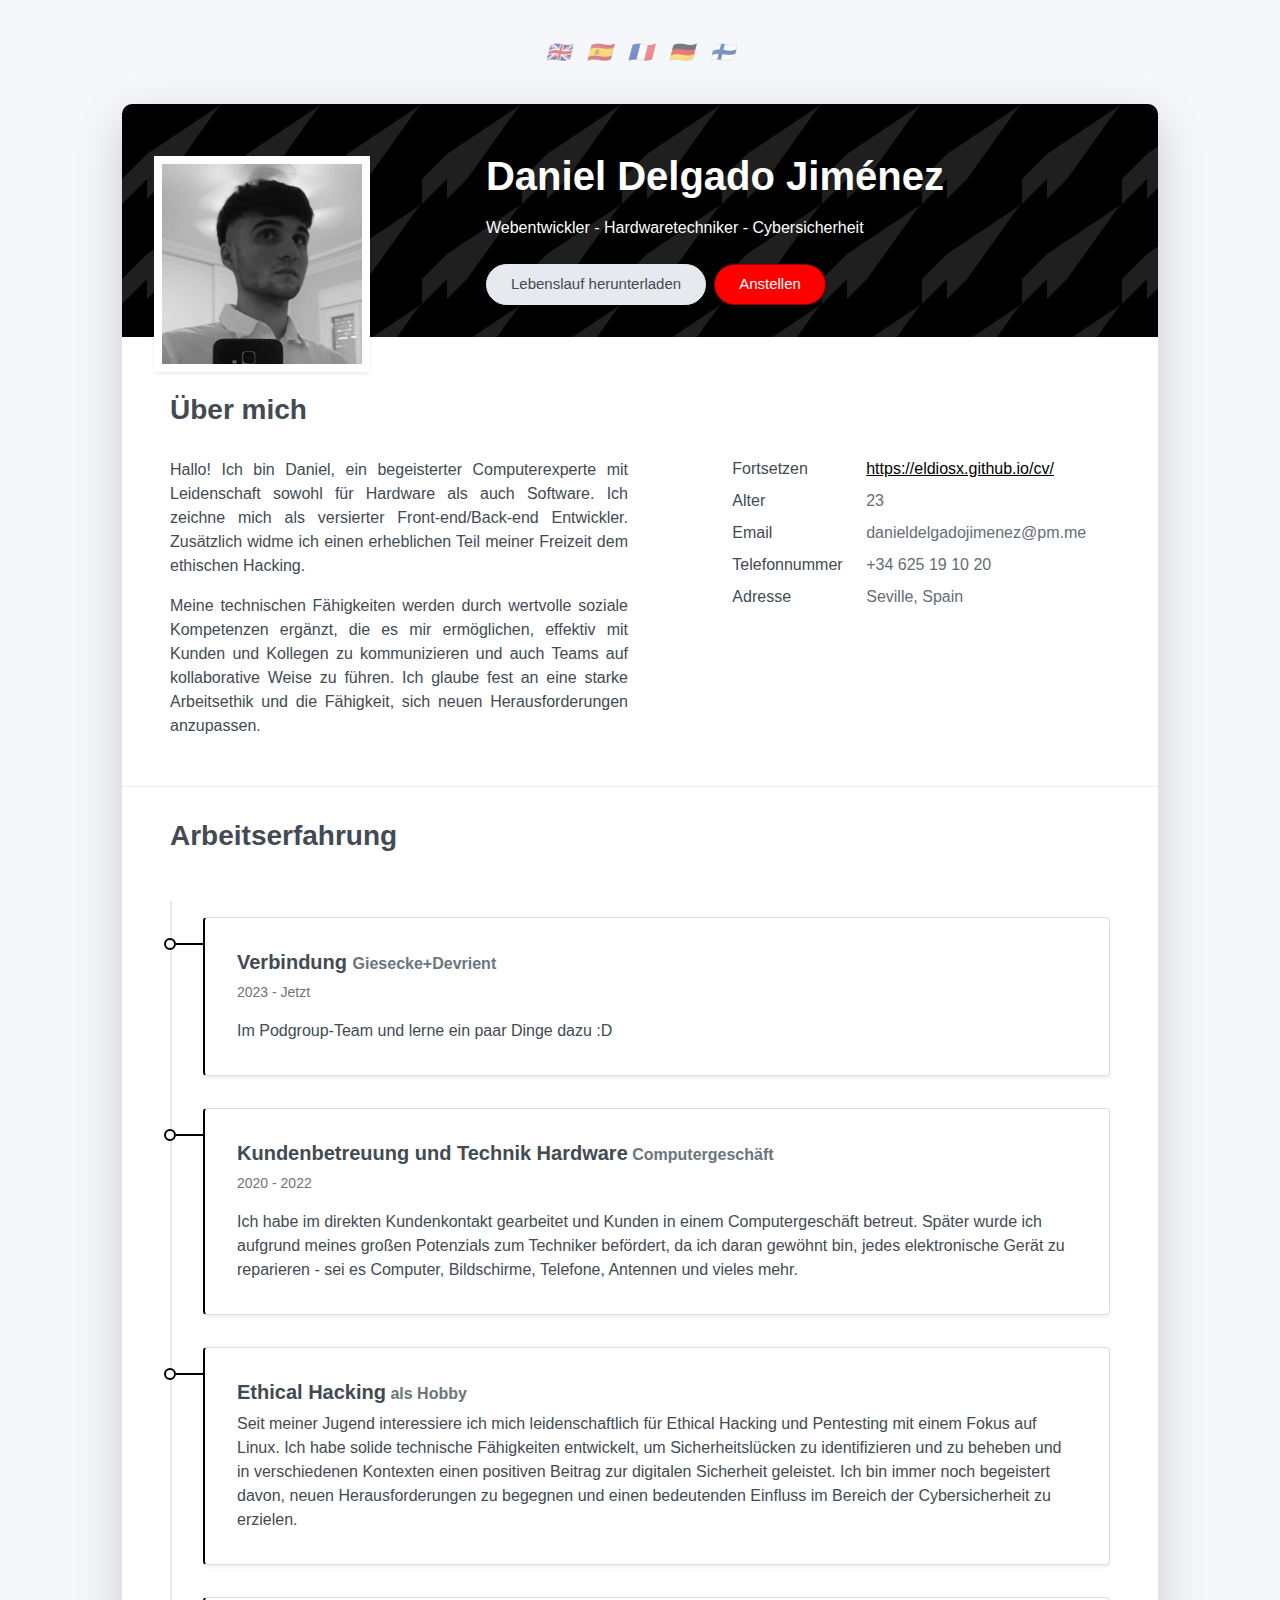
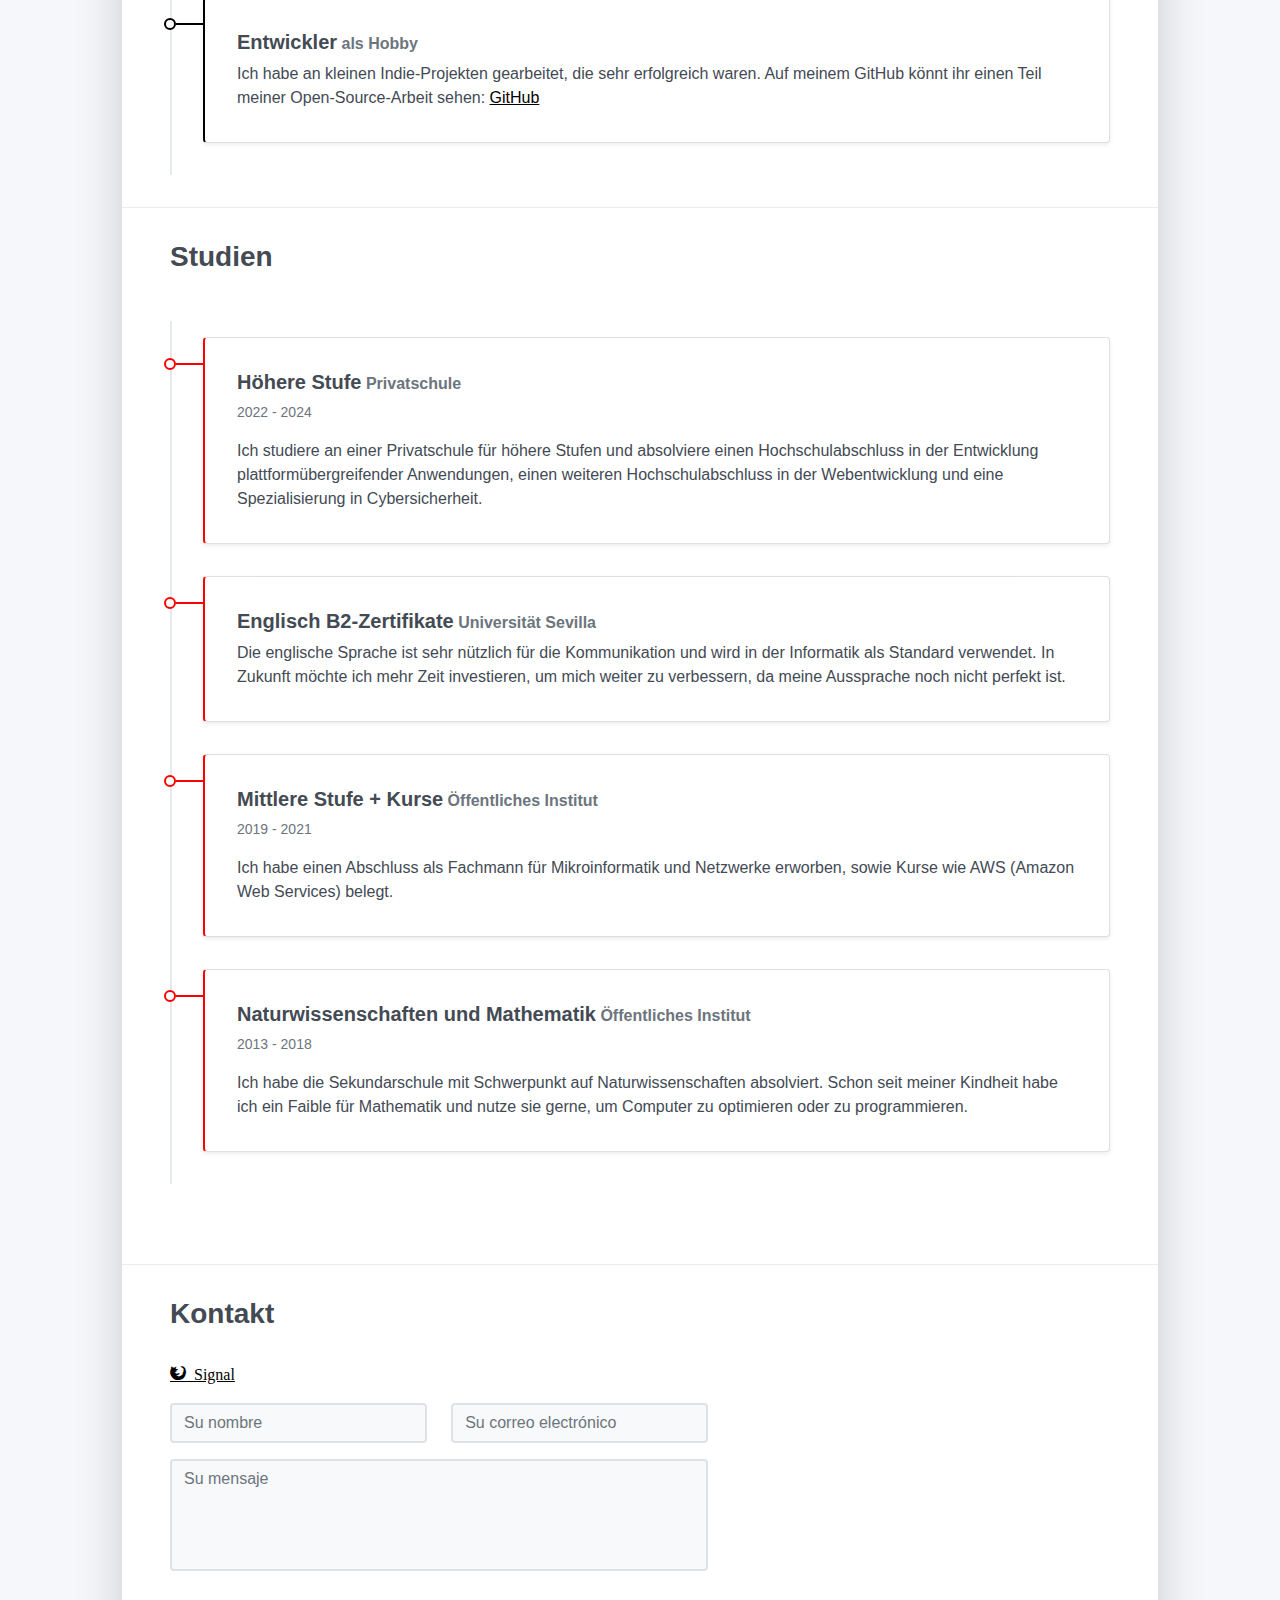
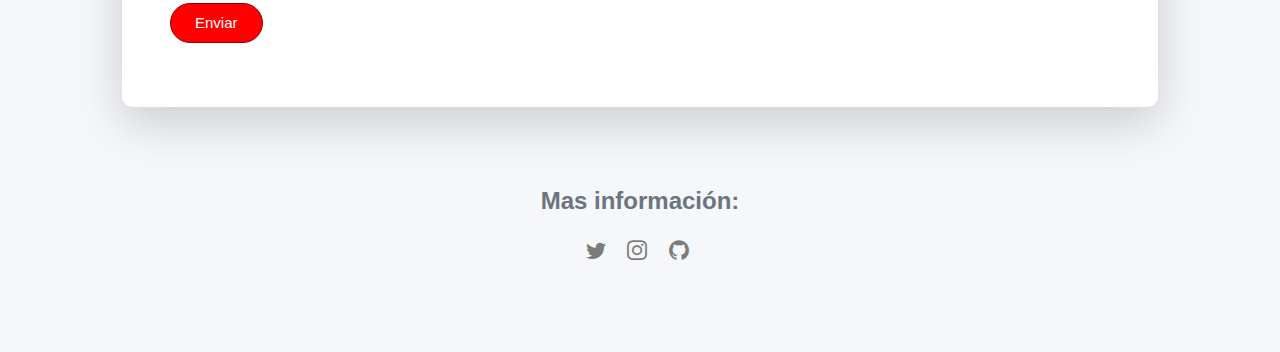
==== commit c9ad2f34: "purgeLASBARRITAS" ====
--- a/de.html
+++ b/de.html
@@ -1,9 +1,8 @@
 <!DOCTYPE html>
-<html lang="en-US">
+<html lang="de">
 
 <head>
   <meta charset="UTF-8">
-  <meta http-equiv="X-UA-Compatible" content="IE=edge">
   <meta name="viewport" content="width=device-width, initial-scale=1">
   <title>Curriculum Vitae</title>
   <link href="../css/main.css" rel="stylesheet">
@@ -113,56 +112,6 @@
                 </div>
                 <div class="col-sm-8">
                   <div class="pb-1 text-secondary">Seville, Spain</div>
-                </div>
-              </div>
-            </div>
-          </div>
-        </div>
-        <hr class="d-print-none">
-        <div class="skills-section px-3 px-lg-4">
-          <h2 class="h3 mb-3">Professionelle Fähigkeiten</h2>
-          <div class="row">
-            <div class="col-md-6">
-              <div class="mb-2"><span>Tecnologías Web (Html, Css, Js, Php.)</span>
-                <div class="progress my-1">
-                  <progress class="progress-bar-primary" value="85" max="100"></progress>
-                </div>
-              </div>
-              <div class="mb-2"><span>Programación (Java, Python, GDScript.)</span>
-                <div class="progress my-1">
-                  <progress class="progress-bar-primary" value="45" max="100"></progress>
-                </div>
-              </div>
-              <div class="mb-2"><span>Ofimática (Gimp, Libre Office, Audacity.)</span>
-                <div class="progress my-1">
-                  <progress class="progress-bar-primary" value="85" max="100"></progress>
-                </div>
-              </div>
-              <div class="mb-2"><span>GNU Linux (Flatpak, APT, RPM, Arch.)</span>
-                <div class="progress my-1">
-                  <progress class="progress-bar-primary" value="95" max="100"></progress>
-                </div>
-              </div>
-            </div>
-            <div class="col-md-6">
-              <div class="mb-2"><span>Componentes del ordenador</span>
-                <div class="progress my-1">
-                  <progress class="progress-bar-general" value="100" max="100"></progress>
-                </div>
-              </div>
-              <div class="mb-2"><span>Sistema Operativos</span>
-                <div class="progress my-1">
-                  <progress class="progress-bar-general" value="90" max="100"></progress>
-                </div>
-              </div>
-              <div class="mb-2"><span>Trabajo en equipo</span>
-                <div class="progress my-1">
-                  <progress class="progress-bar-general" value="85" max="100"></progress>
-                </div>
-              </div>
-              <div class="mb-2"><span>Comunicación</span>
-                <div class="progress my-1">
-                  <progress class="progress-bar-general" value="75" max="100"></progress>
                 </div>
               </div>
             </div>
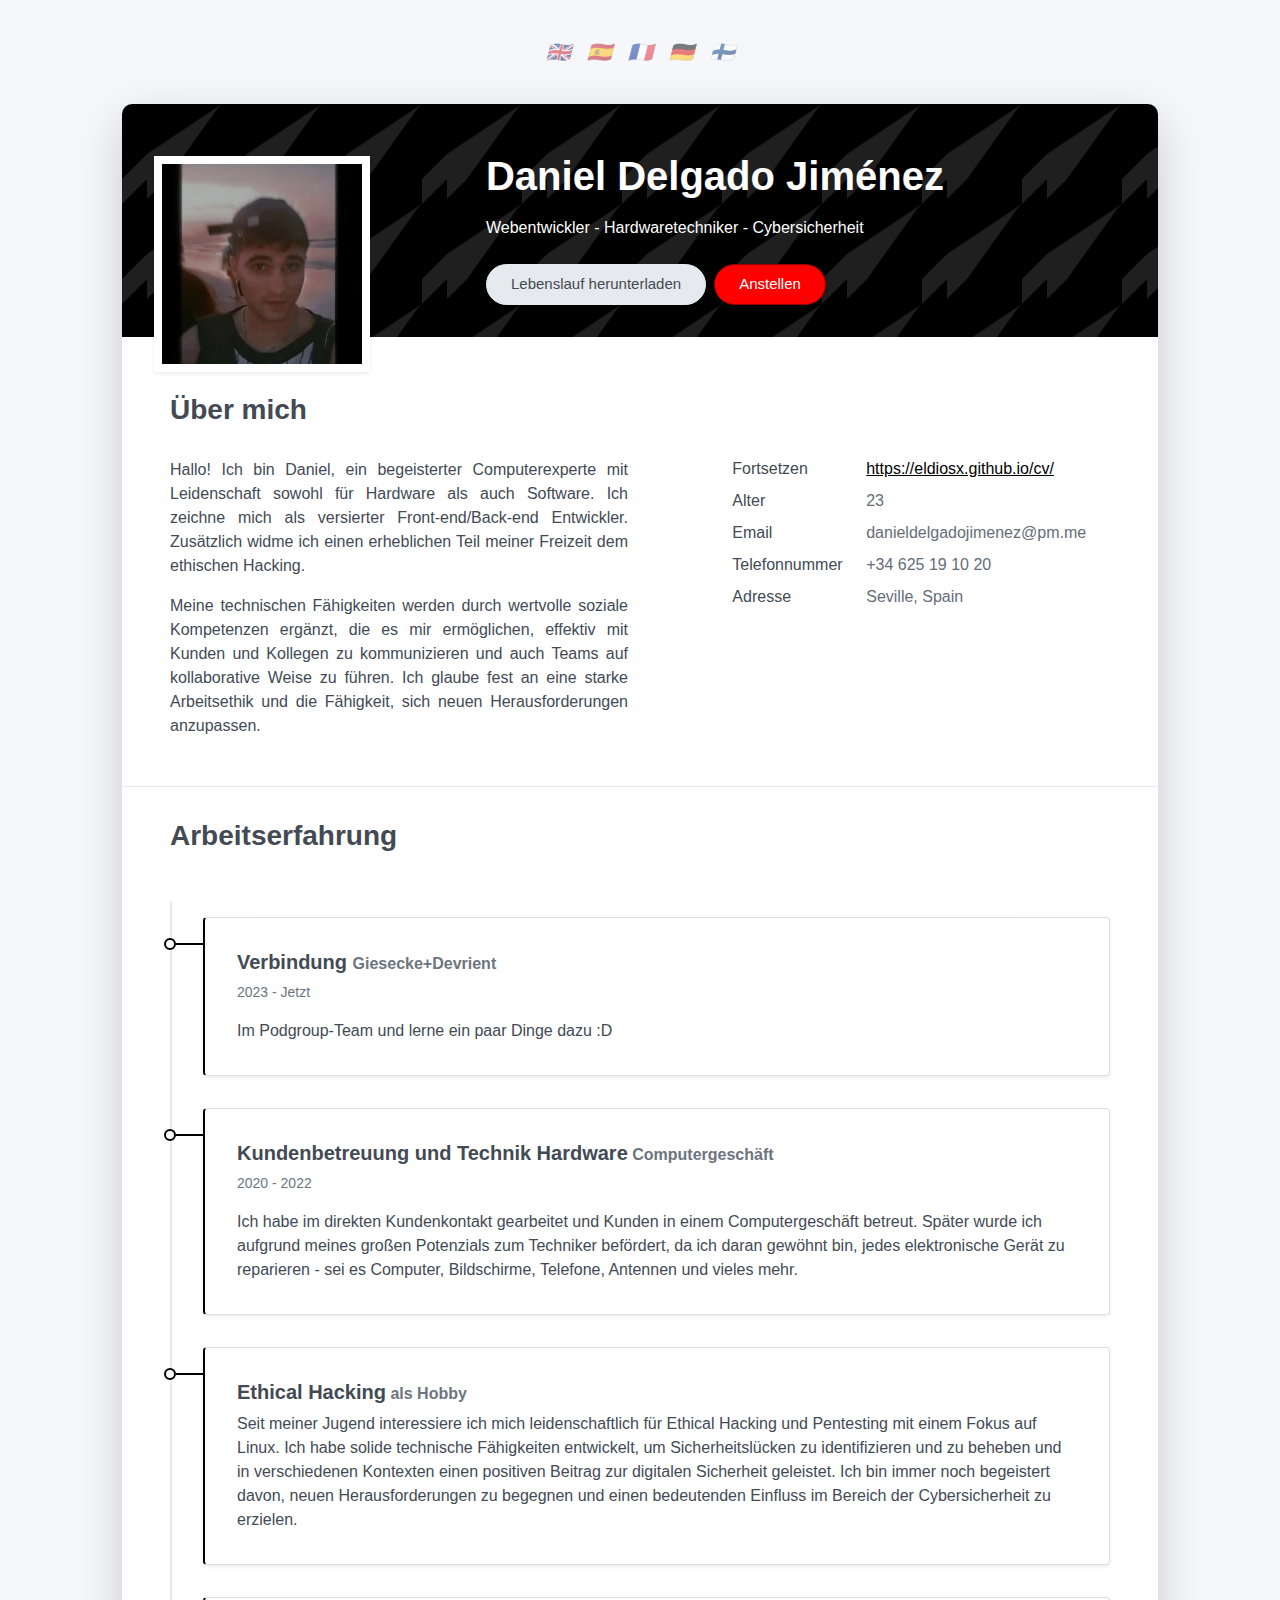
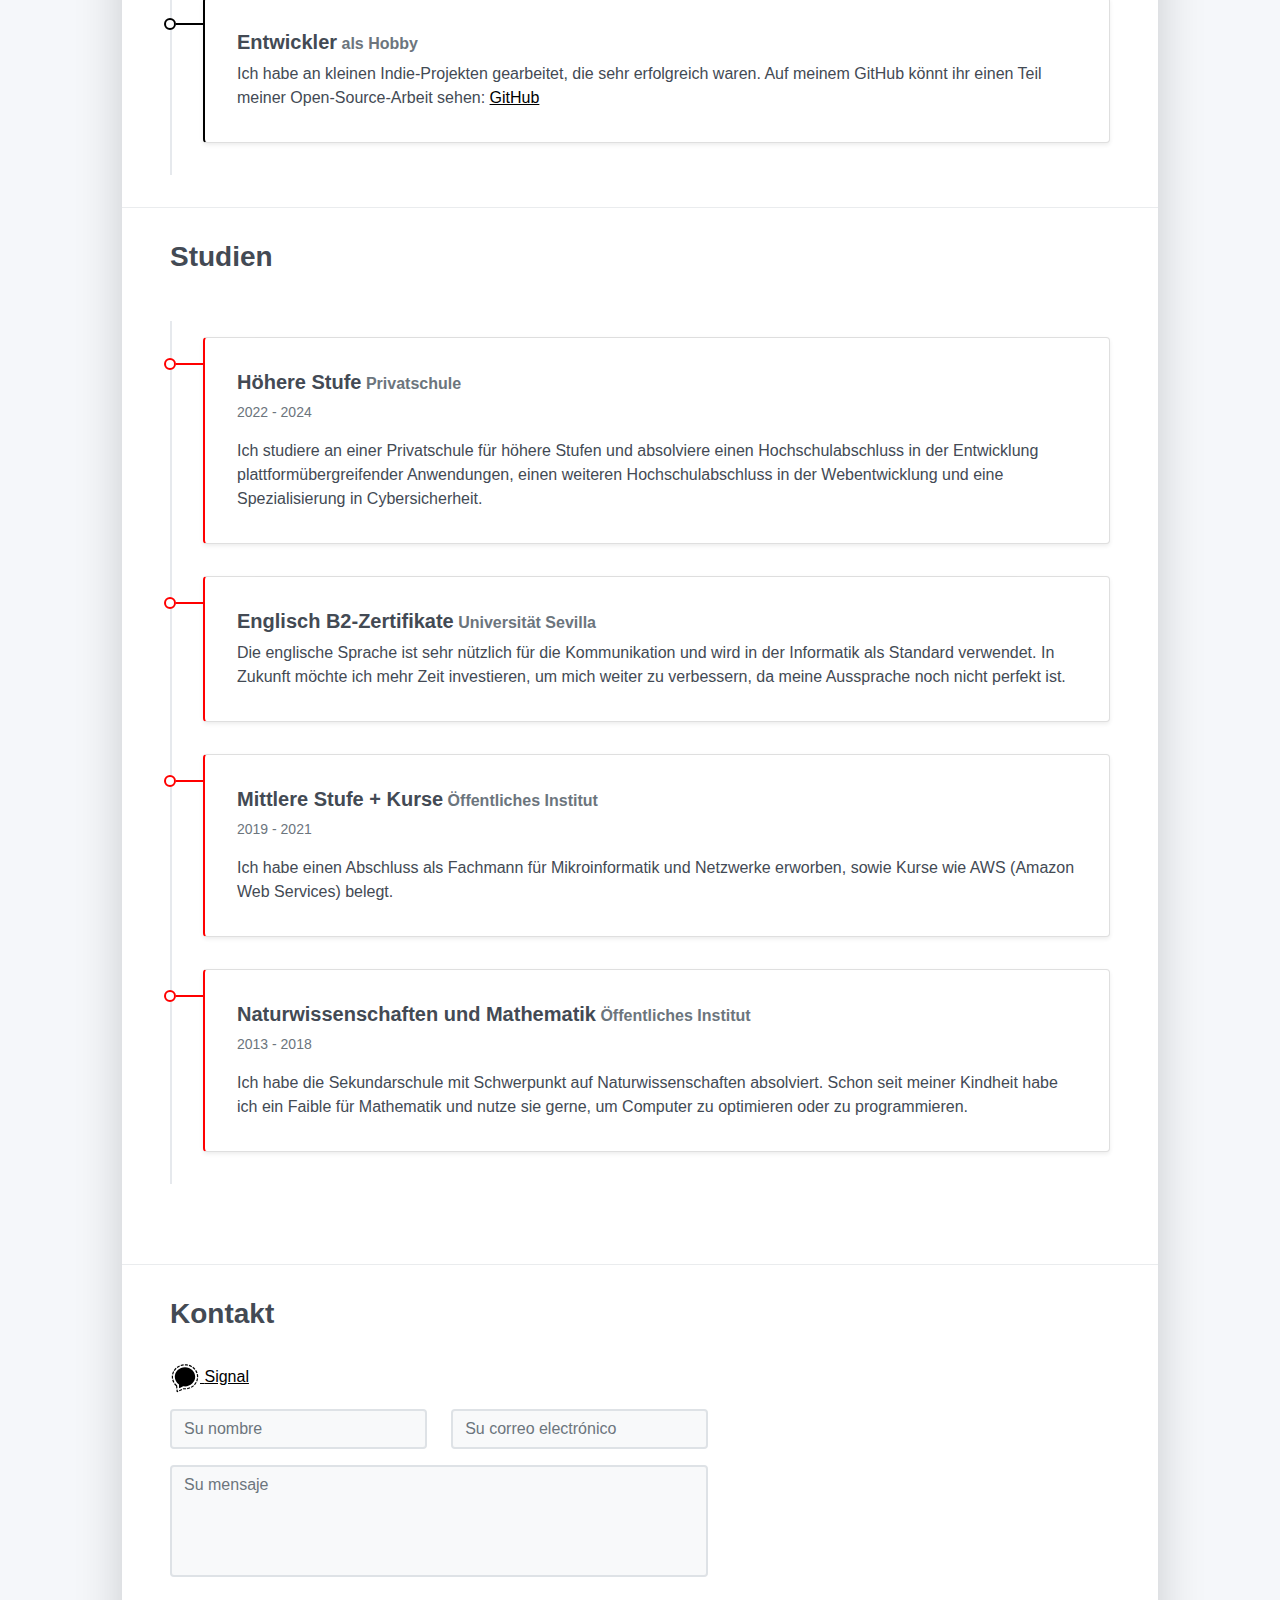
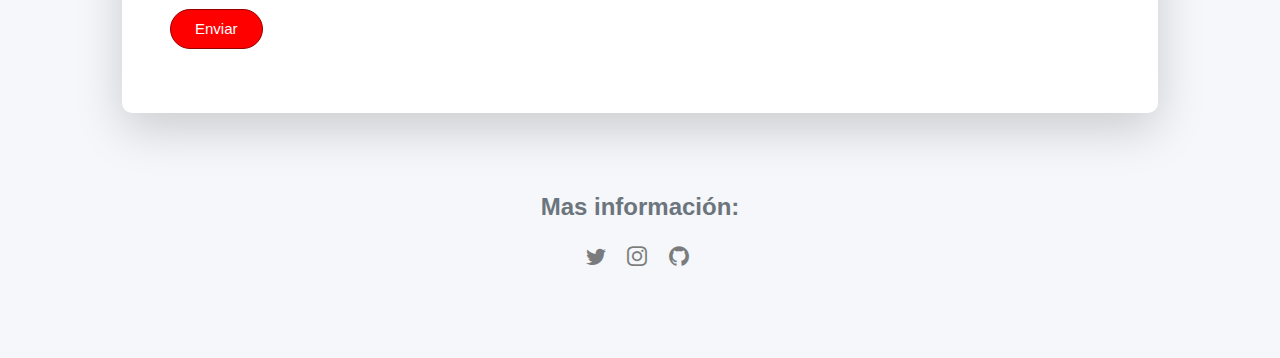
==== commit b0a4e430: "purgeICONS" ====
--- a/de.html
+++ b/de.html
@@ -53,7 +53,7 @@
         <div class="cover-bg p-3 p-lg-4 text-white">
           <div class="row">
             <div class="col-lg-4 col-md-5">
-              <div class="avatar hover-effect bg-white shadow-sm p-1"><img src="../img/avatar2023.jpg" width="200"
+              <div class="avatar hover-effect bg-white shadow-sm p-1"><img src="../img/avatar2024.webp" width="200"
                   height="200" alt="profile"></div>
             </div>
             <div class="col-lg-8 col-md-7 text-center text-md-start">
@@ -215,7 +215,8 @@
           <h2 class="h3 text mb-3">Kontakt</h2>
           <div class="row">
             <a href="https://signal.me/#p/+34625191020">
-              <span class="icon-firefox"> Signal</span>
+              <img class="icon" src="../img/signal.svg" alt="">
+              <span>Signal</span>
             </a>
             <div class="col-md-7 d-print-none">
               <div class="my-2">
--- a/css/main.css
+++ b/css/main.css
@@ -4072,11 +4072,6 @@
   margin-right: auto;
 }
 
-.avatar img {
-  /* Safari 6.0 - 9.0 */
-  filter: grayscale(100%);
-}
-
 footer a:not(.nav-link) {
   color: inherit;
   border-bottom: 1px dashed;
